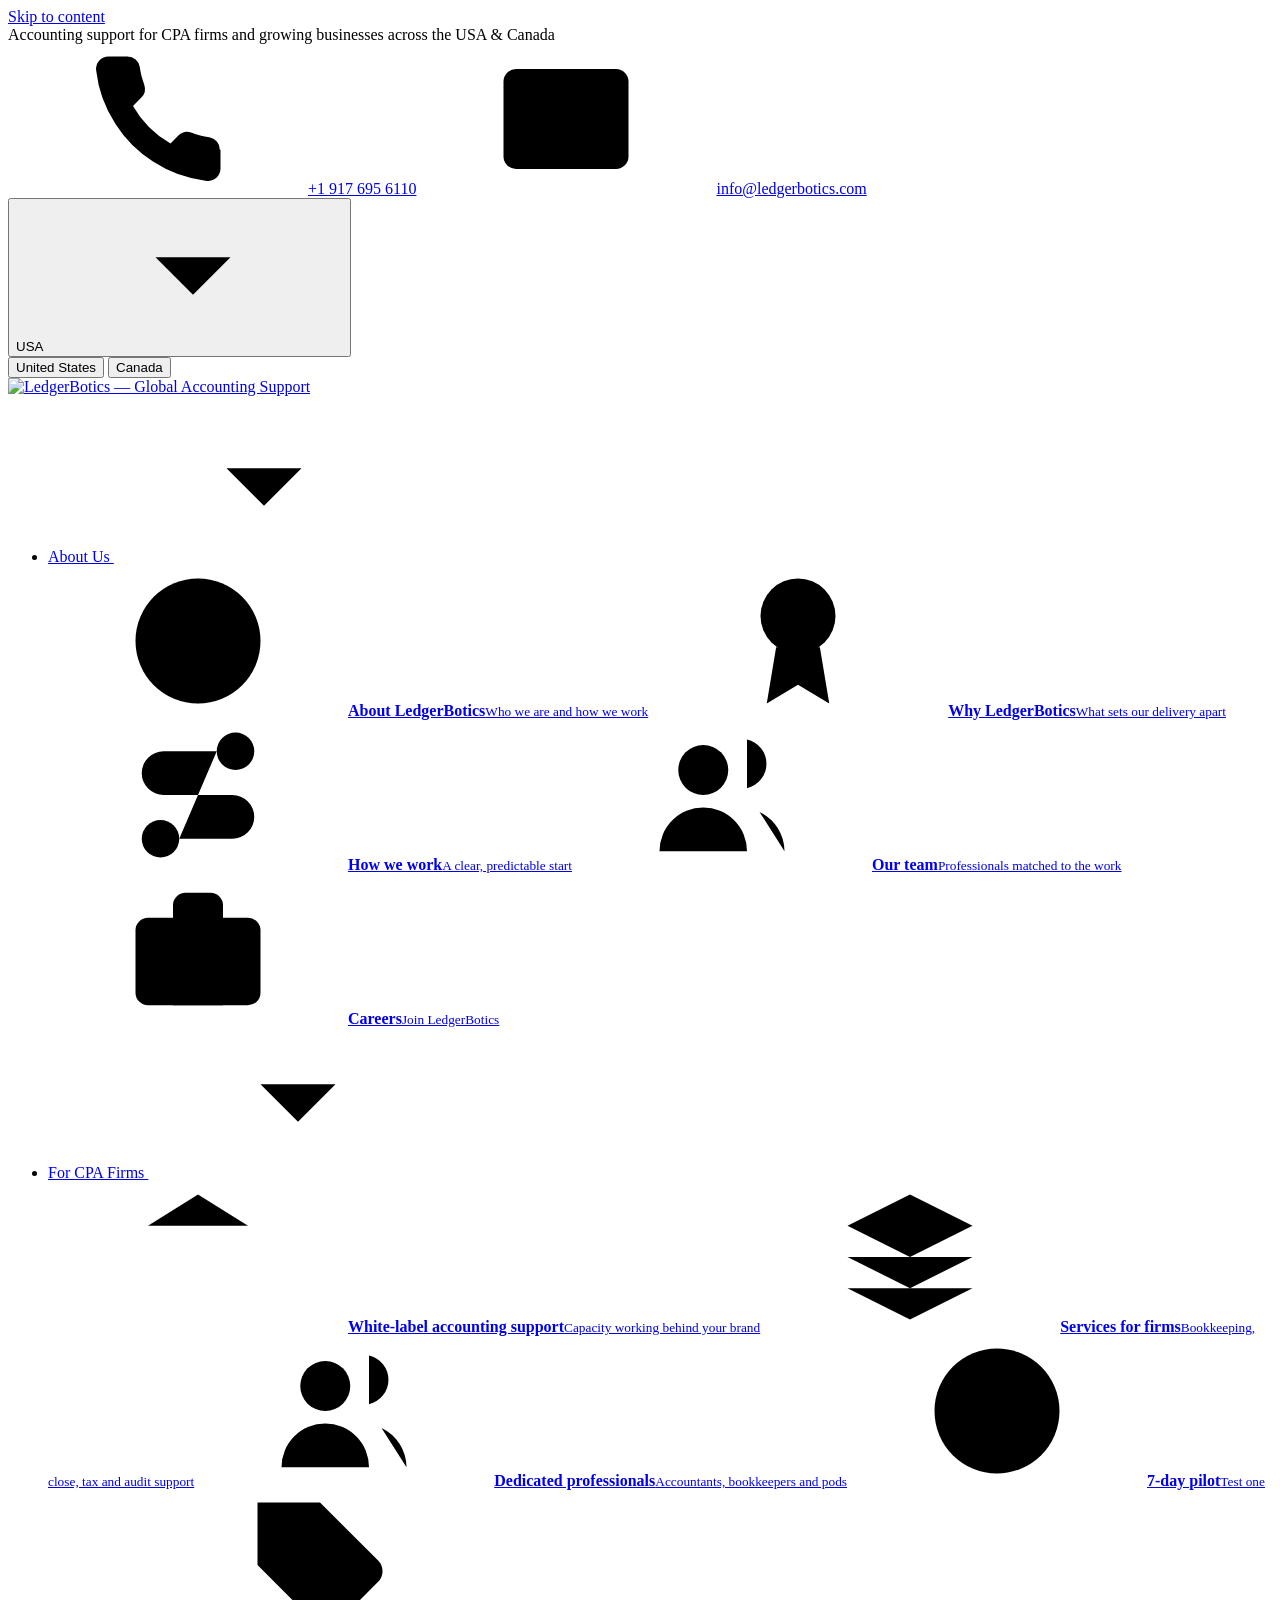
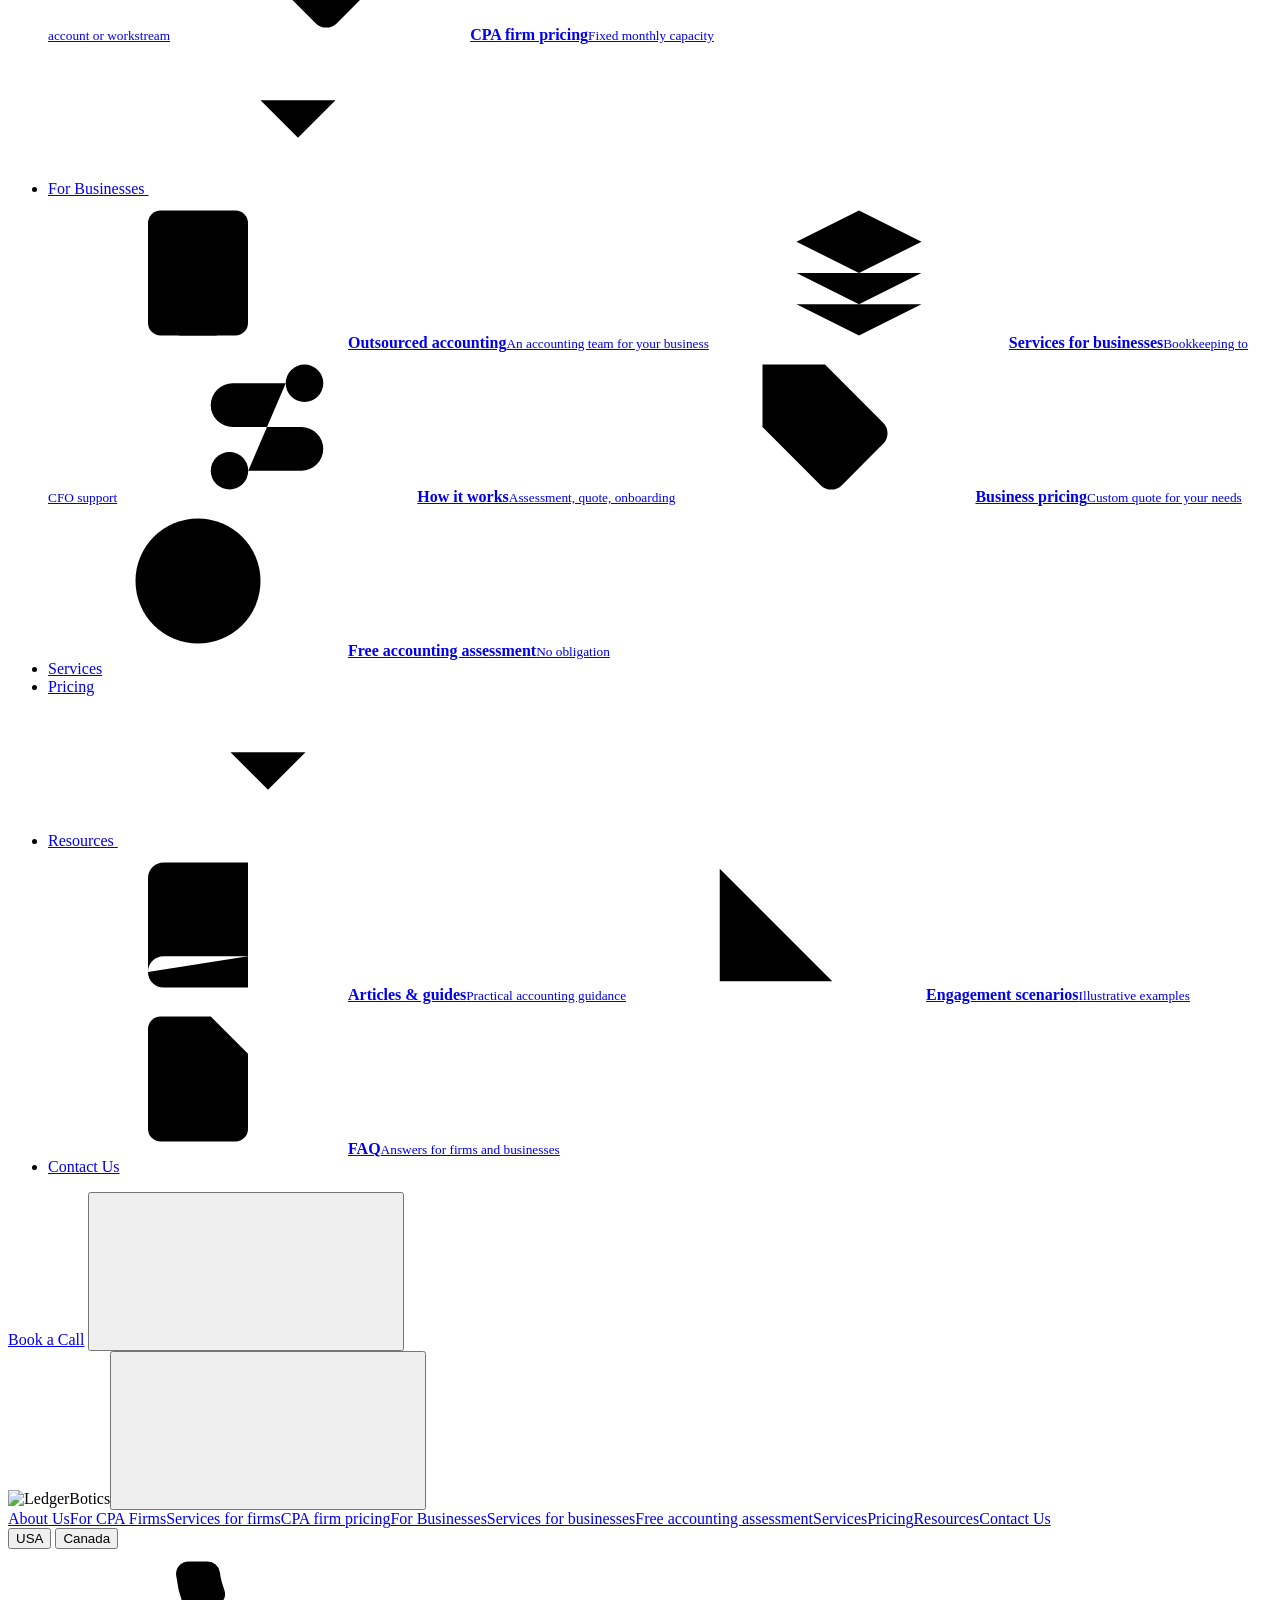
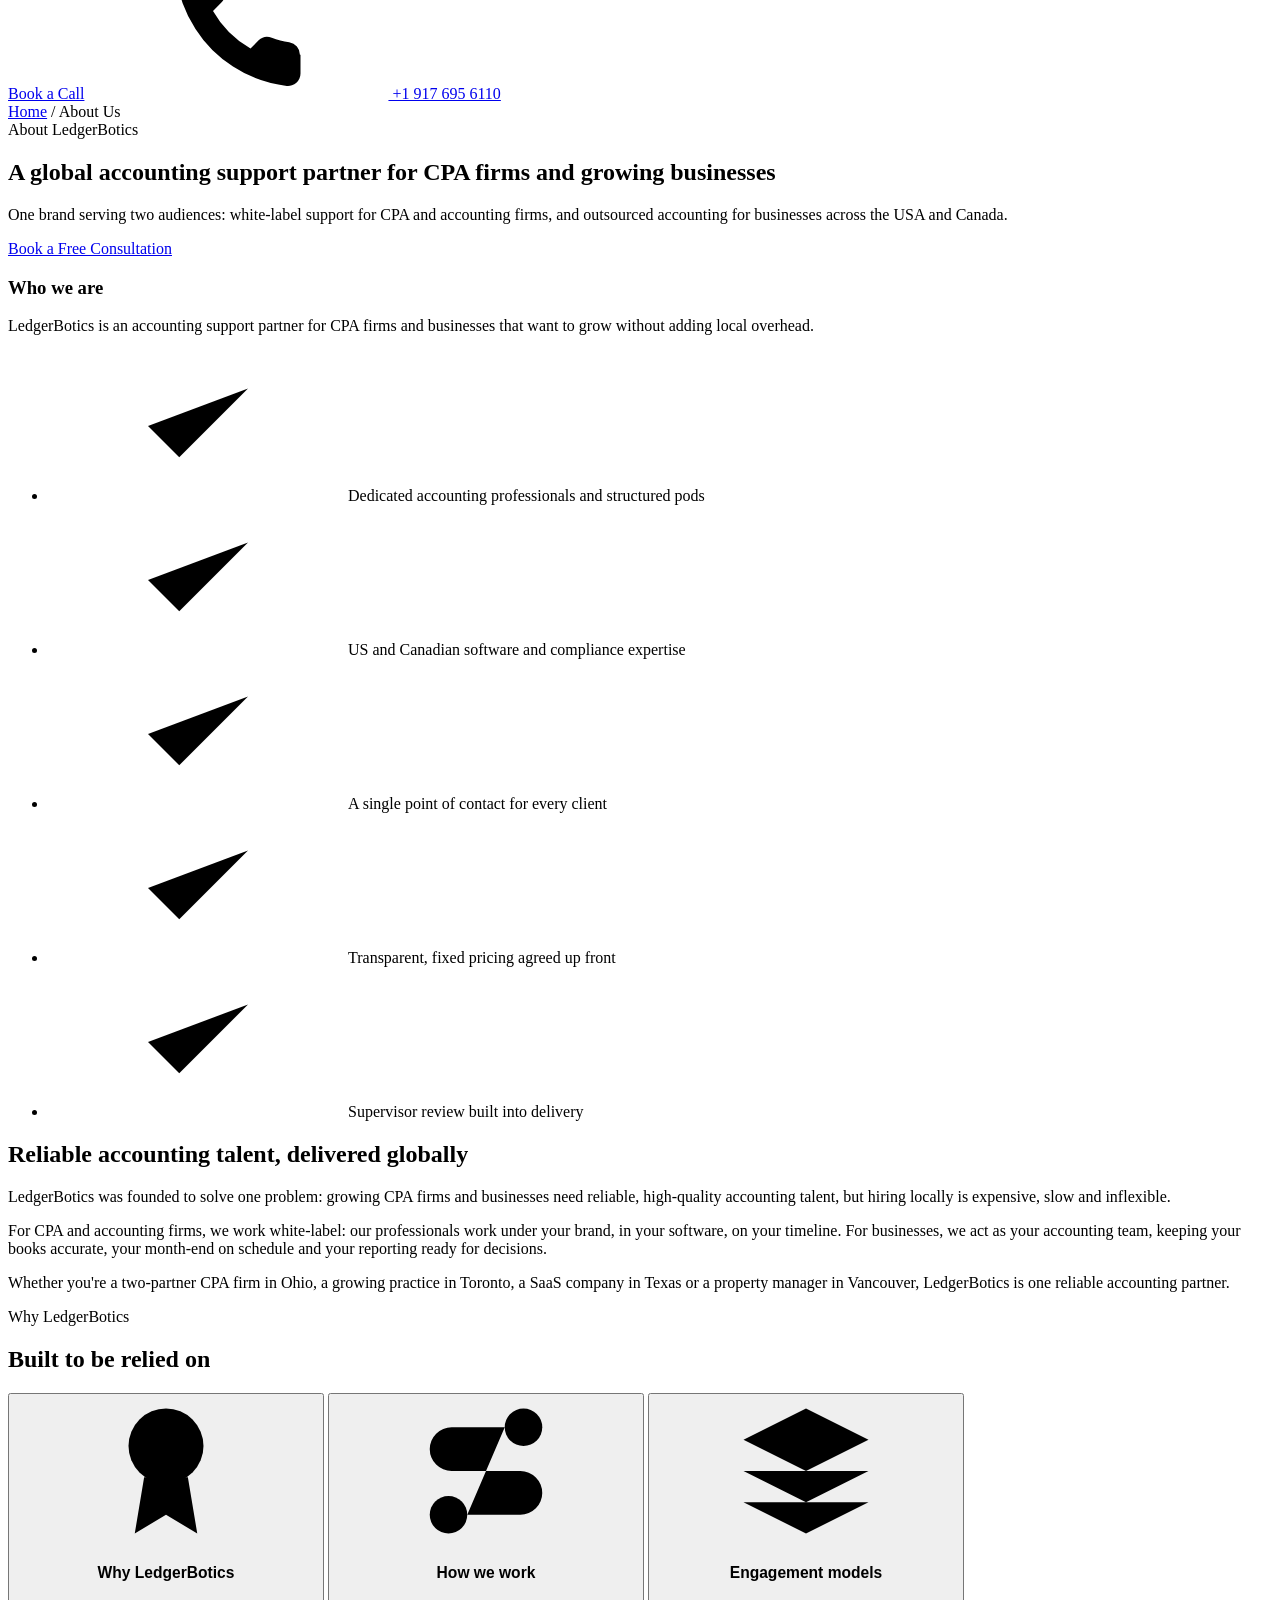
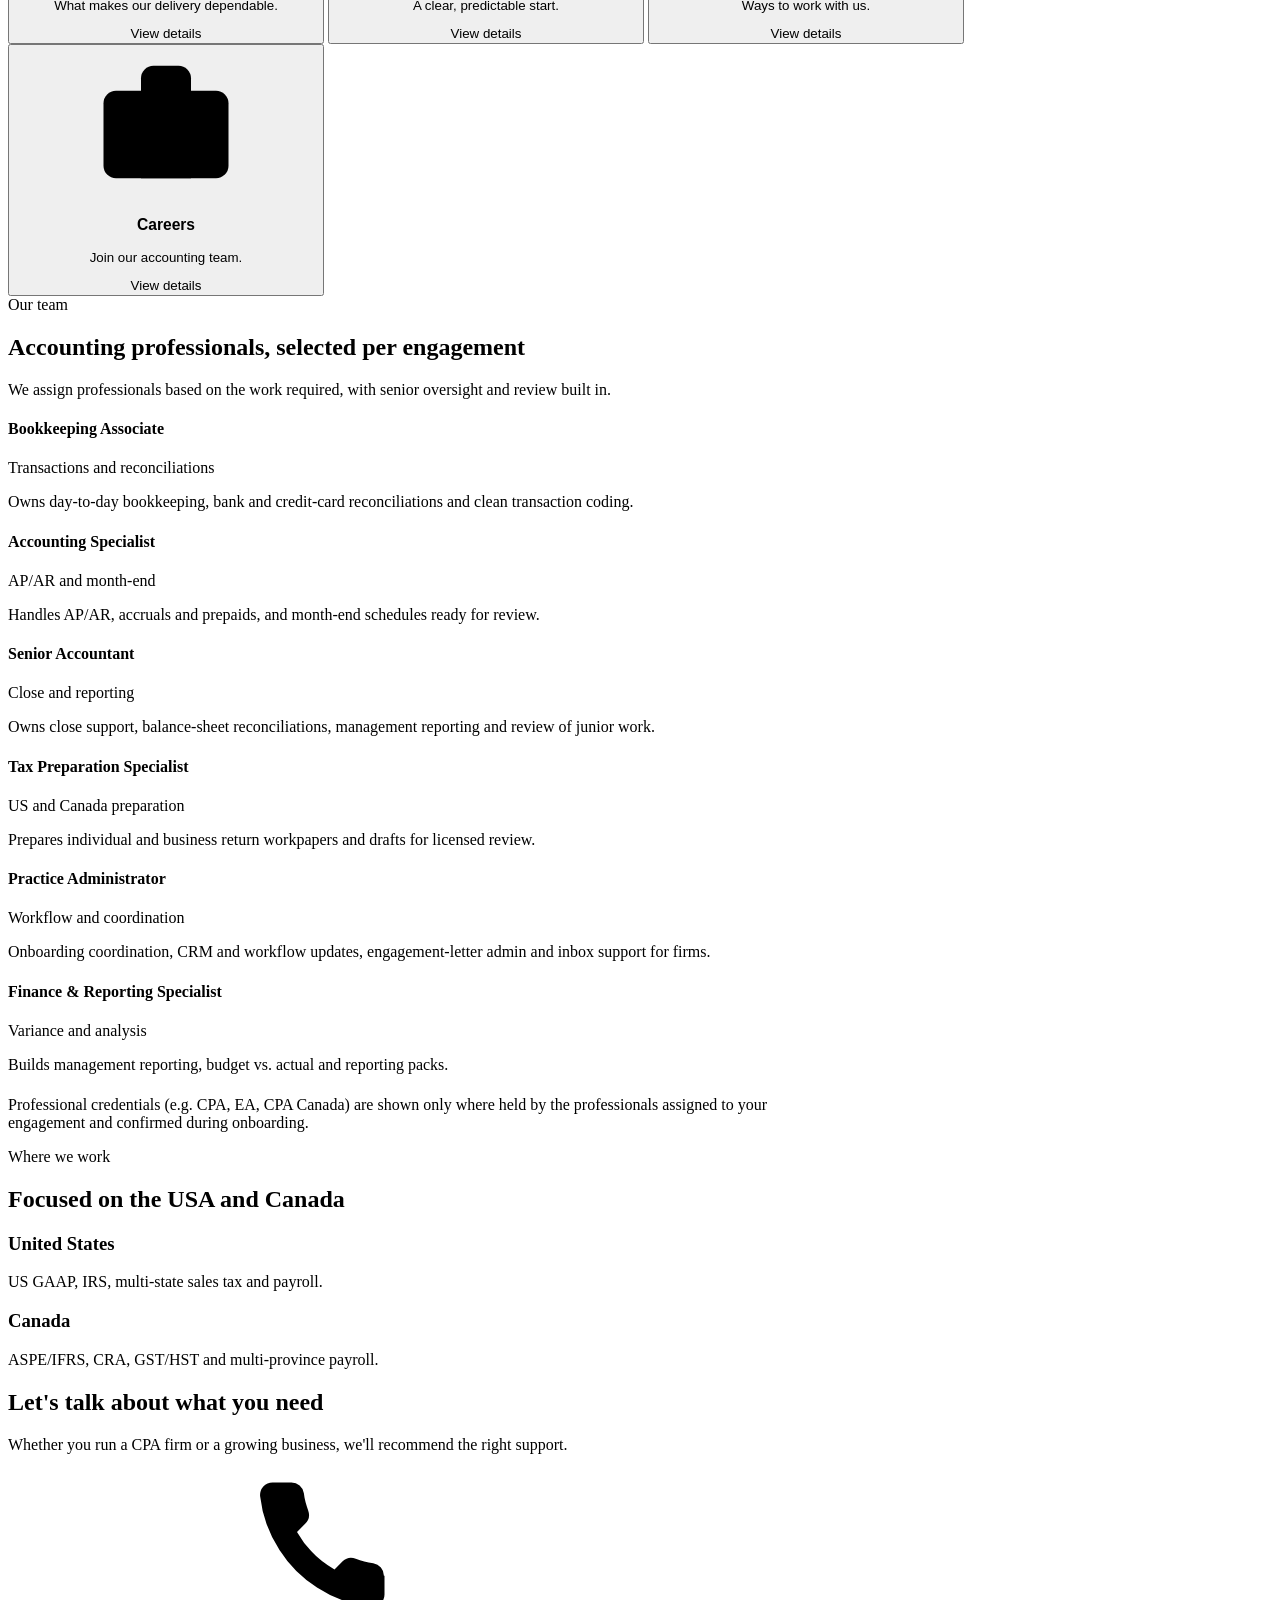
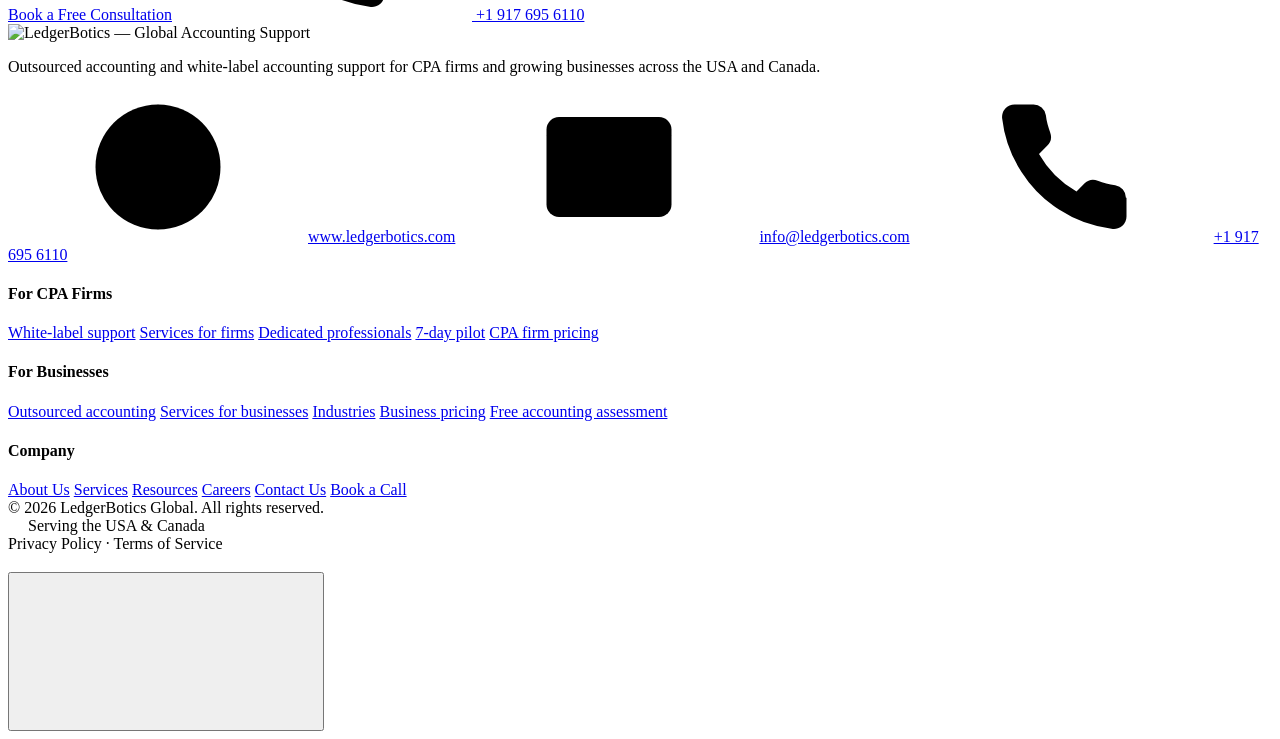
==== about.html @ daa3e596 "Add files via upload" ====
<!DOCTYPE html>
<html lang="en">
<head>
<meta charset="UTF-8">
<meta name="viewport" content="width=device-width, initial-scale=1, viewport-fit=cover">
<title>About LedgerBotics | Global Accounting Support</title>
<meta name="description" content="LedgerBotics is a global accounting support partner for CPA firms and growing businesses across the USA and Canada.">
<link rel="canonical" href="https://www.ledgerbotics.com/about.html">
<meta property="og:type" content="website">
<meta property="og:site_name" content="LedgerBotics">
<meta property="og:title" content="About LedgerBotics | Global Accounting Support">
<meta property="og:description" content="LedgerBotics is a global accounting support partner for CPA firms and growing businesses across the USA and Canada.">
<meta property="og:url" content="https://www.ledgerbotics.com/about.html">
<meta property="og:image" content="https://www.ledgerbotics.com/assets/img/ledgerbotics-logo-full.png">
<meta name="twitter:card" content="summary_large_image">
<meta name="theme-color" content="#06294F">
<link rel="icon" type="image/png" sizes="32x32" href="assets/img/ledgerbotics-icon-32.png">
<link rel="apple-touch-icon" href="assets/img/ledgerbotics-icon-180.png">
<link rel="preconnect" href="https://fonts.googleapis.com">
<link rel="preconnect" href="https://fonts.gstatic.com" crossorigin>
<link href="https://fonts.googleapis.com/css2?family=Archivo:wdth,wght@100..125,500..800&family=IBM+Plex+Sans:wght@400;500;600&display=swap" rel="stylesheet">
<link rel="stylesheet" href="assets/css/styles.css">
<script type="application/ld+json">{"@context": "https://schema.org", "@type": "ProfessionalService", "name": "LedgerBotics", "alternateName": "LedgerBotics Global", "slogan": "Global Accounting Support", "url": "https://www.ledgerbotics.com/", "logo": "https://www.ledgerbotics.com/assets/img/ledgerbotics-logo.png", "email": "info@ledgerbotics.com", "telephone": "+1 917 695 6110", "areaServed": [{"@type": "Country", "name": "United States"}, {"@type": "Country", "name": "Canada"}], "description": "Outsourced accounting and white-label accounting support for CPA firms and growing businesses across the USA and Canada."}</script>

</head>
<body data-page="about">
<a class="skip" href="#main">Skip to content</a>
<svg width="0" height="0" style="position:absolute" aria-hidden="true"><symbol id="i-check" viewBox="0 0 24 24"><path d="M20 6 9 17l-5-5"/></symbol><symbol id="i-plus" viewBox="0 0 24 24"><path d="M12 5v14M5 12h14"/></symbol><symbol id="i-x" viewBox="0 0 24 24"><path d="M18 6 6 18M6 6l12 12"/></symbol><symbol id="i-menu" viewBox="0 0 24 24"><path d="M4 6h16M4 12h16M4 18h16"/></symbol><symbol id="i-chevron" viewBox="0 0 24 24"><path d="m6 9 6 6 6-6"/></symbol><symbol id="i-arrow" viewBox="0 0 24 24"><path d="M5 12h14M13 6l6 6-6 6"/></symbol><symbol id="i-phone" viewBox="0 0 24 24"><path d="M22 16.9v3a2 2 0 0 1-2.2 2 19.8 19.8 0 0 1-8.6-3.1 19.5 19.5 0 0 1-6-6A19.8 19.8 0 0 1 2.1 4.2 2 2 0 0 1 4.1 2h3a2 2 0 0 1 2 1.7c.1 1 .4 1.9.7 2.8a2 2 0 0 1-.5 2.1L8 9.9a16 16 0 0 0 6 6l1.3-1.3a2 2 0 0 1 2.1-.4c.9.3 1.8.6 2.8.7a2 2 0 0 1 1.7 2z"/></symbol><symbol id="i-mail" viewBox="0 0 24 24"><rect x="2" y="4" width="20" height="16" rx="2"/><path d="m22 7-10 6L2 7"/></symbol><symbol id="i-globe" viewBox="0 0 24 24"><circle cx="12" cy="12" r="10"/><path d="M2 12h20M12 2a15 15 0 0 1 4 10 15 15 0 0 1-4 10 15 15 0 0 1-4-10 15 15 0 0 1 4-10z"/></symbol><symbol id="i-clock" viewBox="0 0 24 24"><circle cx="12" cy="12" r="10"/><path d="M12 6v6l4 2"/></symbol><symbol id="i-book" viewBox="0 0 24 24"><path d="M4 19.5A2.5 2.5 0 0 1 6.5 17H20V2H6.5A2.5 2.5 0 0 0 4 4.5v15z"/><path d="M4 19.5A2.5 2.5 0 0 0 6.5 22H20v-5"/></symbol><symbol id="i-scale" viewBox="0 0 24 24"><path d="m16 16 3-8 3 8c-.9.7-1.9 1-3 1s-2.1-.3-3-1Z"/><path d="m2 16 3-8 3 8c-.9.7-1.9 1-3 1s-2.1-.3-3-1Z"/><path d="M7 21h10M12 3v18M3 7h2c2 0 5-1 7-2 2 1 5 2 7 2h2"/></symbol><symbol id="i-calendar" viewBox="0 0 24 24"><rect x="3" y="4" width="18" height="18" rx="2"/><path d="M16 2v4M8 2v4M3 10h18"/></symbol><symbol id="i-receipt" viewBox="0 0 24 24"><path d="M4 2v20l2-1 2 1 2-1 2 1 2-1 2 1 2-1 2 1V2l-2 1-2-1-2 1-2-1-2 1-2-1-2 1Z"/><path d="M8 7h8M8 11h8M8 15h5"/></symbol><symbol id="i-wallet" viewBox="0 0 24 24"><path d="M3 5v14a2 2 0 0 0 2 2h16V7H5a2 2 0 0 1-2-2zm0 0a2 2 0 0 1 2-2h12v4"/><circle cx="16.5" cy="14" r="1"/></symbol><symbol id="i-file" viewBox="0 0 24 24"><path d="M14 2H6a2 2 0 0 0-2 2v16a2 2 0 0 0 2 2h12a2 2 0 0 0 2-2V8z"/><path d="M14 2v6h6M8 13h8M8 17h6"/></symbol><symbol id="i-search" viewBox="0 0 24 24"><circle cx="11" cy="11" r="8"/><path d="m21 21-4.3-4.3"/></symbol><symbol id="i-refresh" viewBox="0 0 24 24"><path d="M3 12a9 9 0 0 1 15-6.7L21 8M21 3v5h-5M21 12a9 9 0 0 1-15 6.7L3 16M8 16H3v5"/></symbol><symbol id="i-user" viewBox="0 0 24 24"><circle cx="12" cy="8" r="4"/><path d="M20 21a8 8 0 0 0-16 0"/></symbol><symbol id="i-users" viewBox="0 0 24 24"><circle cx="9" cy="8" r="4"/><path d="M2 21a7 7 0 0 1 14 0M16 3.1a4 4 0 0 1 0 7.8M22 21a7 7 0 0 0-4-6.3"/></symbol><symbol id="i-folder" viewBox="0 0 24 24"><path d="M4 20h16a2 2 0 0 0 2-2V8a2 2 0 0 0-2-2h-7.9a2 2 0 0 1-1.7-.9l-.8-1.2A2 2 0 0 0 7.9 3H4a2 2 0 0 0-2 2v13c0 1.1.9 2 2 2z"/></symbol><symbol id="i-grid" viewBox="0 0 24 24"><rect x="3" y="3" width="7" height="7" rx="1"/><rect x="14" y="3" width="7" height="7" rx="1"/><rect x="3" y="14" width="7" height="7" rx="1"/><rect x="14" y="14" width="7" height="7" rx="1"/></symbol><symbol id="i-check-circle" viewBox="0 0 24 24"><circle cx="12" cy="12" r="10"/><path d="m9 12 2 2 4-4"/></symbol><symbol id="i-shield" viewBox="0 0 24 24"><path d="M12 22s8-4 8-10V5l-8-3-8 3v7c0 6 8 10 8 10z"/><path d="m9 12 2 2 4-4"/></symbol><symbol id="i-percent" viewBox="0 0 24 24"><path d="M19 5 5 19"/><circle cx="6.5" cy="6.5" r="2.5"/><circle cx="17.5" cy="17.5" r="2.5"/></symbol><symbol id="i-trending" viewBox="0 0 24 24"><path d="M22 7 13.5 15.5l-5-5L2 17M16 7h6v6"/></symbol><symbol id="i-chart" viewBox="0 0 24 24"><path d="M3 3v18h18M7 16v-4M12 16V8M17 16v-7"/></symbol><symbol id="i-monitor" viewBox="0 0 24 24"><rect x="2" y="3" width="20" height="14" rx="2"/><path d="M8 21h8M12 17v4"/></symbol><symbol id="i-settings" viewBox="0 0 24 24"><path d="M4 21v-7M4 10V3M12 21v-9M12 8V3M20 21v-5M20 12V3M1 14h6M9 8h6M17 16h6"/></symbol><symbol id="i-compass" viewBox="0 0 24 24"><circle cx="12" cy="12" r="10"/><path d="m16.2 7.8-2.1 6.3-6.3 2.1 2.1-6.3z"/></symbol><symbol id="i-landmark" viewBox="0 0 24 24"><path d="M3 22h18M6 18v-7M10 18v-7M14 18v-7M18 18v-7M12 2l8 5H4z"/></symbol><symbol id="i-cloud" viewBox="0 0 24 24"><path d="M17.5 19H9a7 7 0 1 1 6.7-9h1.8a4.5 4.5 0 1 1 0 9z"/></symbol><symbol id="i-laptop" viewBox="0 0 24 24"><path d="M20 16V7a2 2 0 0 0-2-2H6a2 2 0 0 0-2 2v9m16 0H4m16 0 1.3 2.6a1 1 0 0 1-.9 1.4H3.6a1 1 0 0 1-.9-1.4L4 16"/></symbol><symbol id="i-cart" viewBox="0 0 24 24"><circle cx="8" cy="21" r="1"/><circle cx="19" cy="21" r="1"/><path d="M2 2h3l2.7 12.4a2 2 0 0 0 2 1.6h9.7a2 2 0 0 0 1.9-1.5L23 6H6"/></symbol><symbol id="i-building" viewBox="0 0 24 24"><rect x="4" y="2" width="16" height="20" rx="2"/><path d="M9 22v-4h6v4M8 6h.01M12 6h.01M16 6h.01M8 10h.01M12 10h.01M16 10h.01M8 14h.01M12 14h.01M16 14h.01"/></symbol><symbol id="i-heart" viewBox="0 0 24 24"><path d="M19 14c1.5-1.5 3-3.2 3-5.5A5.5 5.5 0 0 0 16.5 3c-1.8 0-3 .5-4.5 2-1.5-1.5-2.7-2-4.5-2A5.5 5.5 0 0 0 2 8.5c0 2.3 1.5 4 3 5.5l7 7z"/></symbol><symbol id="i-pulse" viewBox="0 0 24 24"><path d="M22 12h-4l-3 9L9 3l-3 9H2"/></symbol><symbol id="i-hammer" viewBox="0 0 24 24"><path d="M2 18h20M4 18v-2a8 8 0 0 1 16 0v2M10 8V5h4v3"/></symbol><symbol id="i-utensils" viewBox="0 0 24 24"><path d="M3 2v7c0 1.1.9 2 2 2h4a2 2 0 0 0 2-2V2M7 2v20M21 15V2a5 5 0 0 0-5 5v6c0 1.1.9 2 2 2h3zm0 0v7"/></symbol><symbol id="i-box" viewBox="0 0 24 24"><path d="M21 8a2 2 0 0 0-1-1.7l-7-4a2 2 0 0 0-2 0l-7 4A2 2 0 0 0 3 8v8a2 2 0 0 0 1 1.7l7 4a2 2 0 0 0 2 0l7-4a2 2 0 0 0 1-1.7z"/><path d="M3.3 7 12 12l8.7-5M12 22V12"/></symbol><symbol id="i-rocket" viewBox="0 0 24 24"><path d="M4.5 16.5c-1.5 1.3-2 5-2 5s3.7-.5 5-2c.7-.8.7-2.1-.1-2.9a2.2 2.2 0 0 0-2.9-.1zM12 15l-3-3a22 22 0 0 1 2-3.9A12.9 12.9 0 0 1 22 2c0 2.7-.8 7.5-6 11a22.4 22.4 0 0 1-4 2zM9 12H4s.6-3 2-4c1.6-1.1 5 0 5 0M12 15v5s3-.6 4-2c1.1-1.6 0-5 0-5"/></symbol><symbol id="i-award" viewBox="0 0 24 24"><circle cx="12" cy="8" r="6"/><path d="M15.5 13 17 22l-5-3-5 3 1.5-9"/></symbol><symbol id="i-route" viewBox="0 0 24 24"><circle cx="6" cy="19" r="3"/><circle cx="18" cy="5" r="3"/><path d="M9 19h8.5a3.5 3.5 0 0 0 0-7h-11a3.5 3.5 0 0 1 0-7H15"/></symbol><symbol id="i-layers" viewBox="0 0 24 24"><path d="m12 2 10 5-10 5L2 7zM2 17l10 5 10-5M2 12l10 5 10-5"/></symbol><symbol id="i-briefcase" viewBox="0 0 24 24"><rect x="2" y="7" width="20" height="14" rx="2"/><path d="M16 21V5a2 2 0 0 0-2-2h-4a2 2 0 0 0-2 2v16"/></symbol><symbol id="i-target" viewBox="0 0 24 24"><circle cx="12" cy="12" r="10"/><circle cx="12" cy="12" r="6"/><circle cx="12" cy="12" r="2"/></symbol><symbol id="i-tag" viewBox="0 0 24 24"><path d="M12 2H2v10l9.3 9.3a2.4 2.4 0 0 0 3.4 0l6.6-6.6a2.4 2.4 0 0 0 0-3.4z"/><path d="M7 7h.01"/></symbol><symbol id="i-expand" viewBox="0 0 24 24"><path d="M15 3h6v6M9 21H3v-6M21 3l-7 7M3 21l7-7"/></symbol><symbol id="i-lock" viewBox="0 0 24 24"><rect x="3" y="11" width="18" height="11" rx="2"/><path d="M7 11V7a5 5 0 0 1 10 0v4"/></symbol><symbol id="i-gavel" viewBox="0 0 24 24"><path d="m16 16 3-8 3 8c-.9.7-1.9 1-3 1s-2.1-.3-3-1Z"/><path d="m2 16 3-8 3 8c-.9.7-1.9 1-3 1s-2.1-.3-3-1Z"/><path d="M7 21h10M12 3v18M3 7h2c2 0 5-1 7-2 2 1 5 2 7 2h2"/></symbol><symbol id="i-hand" viewBox="0 0 24 24"><path d="M19 14c1.5-1.5 3-3.2 3-5.5A5.5 5.5 0 0 0 16.5 3c-1.8 0-3 .5-4.5 2-1.5-1.5-2.7-2-4.5-2A5.5 5.5 0 0 0 2 8.5c0 2.3 1.5 4 3 5.5l7 7z"/></symbol></svg>
<div class="topbar"><div class="container">
  <div class="tb-msg">Accounting support for CPA firms and growing businesses across the USA &amp; Canada</div>
  <div class="tb-links"><a href="tel:+19176956110"><svg class="ico" aria-hidden="true"><use href="#i-phone"></use></svg>+1 917 695 6110</a><a class="tb-mail" href="mailto:info@ledgerbotics.com"><svg class="ico" aria-hidden="true"><use href="#i-mail"></use></svg>info@ledgerbotics.com</a>
      <div class="country-pick">
        <button class="country-btn" id="countryBtn" type="button" aria-haspopup="true" aria-expanded="false" aria-label="Choose country">
          <span class="flag cb-flag" data-flag="us"></span><span class="cb-name">USA</span><svg class="ico caret" aria-hidden="true"><use href="#i-chevron"></use></svg>
        </button>
        <div class="country-menu" id="countryMenu" role="menu">
          <button type="button" role="menuitemradio" aria-checked="true" data-country="us"><span class="flag" data-flag="us"></span> United States</button>
          <button type="button" role="menuitemradio" aria-checked="false" data-country="ca"><span class="flag" data-flag="ca"></span> Canada</button>
        </div>
      </div>
  </div>
</div></div>
<header class="site-header">
  <div class="container nav">
    <a class="brand" href="index.html" aria-label="LedgerBotics home"><img src="assets/img/ledgerbotics-logo.png" alt="LedgerBotics — Global Accounting Support" width="900" height="174"></a>
    <nav aria-label="Main"><ul class="menu"><li><a href="about.html" aria-current="page" aria-haspopup="true">About Us <svg class="ico caret" aria-hidden="true"><use href="#i-chevron"></use></svg></a><div class="dropdown"><a href="about.html"><svg class="ico" aria-hidden="true"><use href="#i-globe"></use></svg><span><b>About LedgerBotics</b><small>Who we are and how we work</small></span></a><a href="about.html#why" data-svc="why-us"><svg class="ico" aria-hidden="true"><use href="#i-award"></use></svg><span><b>Why LedgerBotics</b><small>What sets our delivery apart</small></span></a><a href="about.html#why" data-svc="how-we-work"><svg class="ico" aria-hidden="true"><use href="#i-route"></use></svg><span><b>How we work</b><small>A clear, predictable start</small></span></a><a href="about.html#team"><svg class="ico" aria-hidden="true"><use href="#i-users"></use></svg><span><b>Our team</b><small>Professionals matched to the work</small></span></a><a href="about.html#why" data-svc="careers"><svg class="ico" aria-hidden="true"><use href="#i-briefcase"></use></svg><span><b>Careers</b><small>Join LedgerBotics</small></span></a></div></li><li><a href="for-cpa-firms.html" aria-haspopup="true">For CPA Firms <svg class="ico caret" aria-hidden="true"><use href="#i-chevron"></use></svg></a><div class="dropdown"><a href="for-cpa-firms.html"><svg class="ico" aria-hidden="true"><use href="#i-landmark"></use></svg><span><b>White-label accounting support</b><small>Capacity working behind your brand</small></span></a><a href="for-cpa-firms.html#services"><svg class="ico" aria-hidden="true"><use href="#i-layers"></use></svg><span><b>Services for firms</b><small>Bookkeeping, close, tax and audit support</small></span></a><a href="for-cpa-firms.html#roles"><svg class="ico" aria-hidden="true"><use href="#i-users"></use></svg><span><b>Dedicated professionals</b><small>Accountants, bookkeepers and pods</small></span></a><a href="for-cpa-firms.html#pilot"><svg class="ico" aria-hidden="true"><use href="#i-target"></use></svg><span><b>7-day pilot</b><small>Test one account or workstream</small></span></a><a href="pricing.html#cpa"><svg class="ico" aria-hidden="true"><use href="#i-tag"></use></svg><span><b>CPA firm pricing</b><small>Fixed monthly capacity</small></span></a></div></li><li><a href="for-businesses.html" aria-haspopup="true">For Businesses <svg class="ico caret" aria-hidden="true"><use href="#i-chevron"></use></svg></a><div class="dropdown"><a href="for-businesses.html"><svg class="ico" aria-hidden="true"><use href="#i-building"></use></svg><span><b>Outsourced accounting</b><small>An accounting team for your business</small></span></a><a href="for-businesses.html#services"><svg class="ico" aria-hidden="true"><use href="#i-layers"></use></svg><span><b>Services for businesses</b><small>Bookkeeping to CFO support</small></span></a><a href="for-businesses.html#how"><svg class="ico" aria-hidden="true"><use href="#i-route"></use></svg><span><b>How it works</b><small>Assessment, quote, onboarding</small></span></a><a href="pricing.html#business"><svg class="ico" aria-hidden="true"><use href="#i-tag"></use></svg><span><b>Business pricing</b><small>Custom quote for your needs</small></span></a><a href="contact.html?type=business&intent=assessment"><svg class="ico" aria-hidden="true"><use href="#i-check-circle"></use></svg><span><b>Free accounting assessment</b><small>No obligation</small></span></a></div></li><li><a href="services.html">Services</a></li><li><a href="pricing.html">Pricing</a></li><li><a href="resources.html" aria-haspopup="true">Resources <svg class="ico caret" aria-hidden="true"><use href="#i-chevron"></use></svg></a><div class="dropdown"><a href="resources.html#articles"><svg class="ico" aria-hidden="true"><use href="#i-book"></use></svg><span><b>Articles & guides</b><small>Practical accounting guidance</small></span></a><a href="resources.html#scenarios"><svg class="ico" aria-hidden="true"><use href="#i-chart"></use></svg><span><b>Engagement scenarios</b><small>Illustrative examples</small></span></a><a href="resources.html#faq"><svg class="ico" aria-hidden="true"><use href="#i-file"></use></svg><span><b>FAQ</b><small>Answers for firms and businesses</small></span></a></div></li><li><a href="contact.html">Contact Us</a></li></ul></nav>
    <div class="nav-right">
      <a class="btn btn-primary book-btn" href="contact.html?intent=consultation">Book a Call</a>
      <button class="hamburger" id="menuOpen" type="button" aria-label="Open menu" aria-expanded="false" aria-controls="drawer"><svg class="ico" aria-hidden="true"><use href="#i-menu"></use></svg></button>
    </div>
  </div>
</header>
<div class="drawer-backdrop" id="drawerBackdrop"></div>
<aside class="drawer" id="drawer" aria-label="Mobile menu" aria-hidden="true">
  <div class="drawer-head"><img src="assets/img/ledgerbotics-logo.png" alt="LedgerBotics" width="900" height="174"><button class="drawer-close" id="menuClose" type="button" aria-label="Close menu"><svg class="ico" aria-hidden="true"><use href="#i-x"></use></svg></button></div>
  <nav><a href="about.html" aria-current="page">About Us</a><a href="for-cpa-firms.html">For CPA Firms</a><a class="sub" href="for-cpa-firms.html#services">Services for firms</a><a class="sub" href="pricing.html#cpa">CPA firm pricing</a><a href="for-businesses.html">For Businesses</a><a class="sub" href="for-businesses.html#services">Services for businesses</a><a class="sub" href="contact.html?type=business&intent=assessment">Free accounting assessment</a><a href="services.html">Services</a><a href="pricing.html">Pricing</a><a href="resources.html">Resources</a><a href="contact.html">Contact Us</a></nav>
  <div class="drawer-country" role="group" aria-label="Country">
    <button type="button" data-country="us" aria-pressed="true"><span class="flag" data-flag="us"></span> USA</button>
    <button type="button" data-country="ca" aria-pressed="false"><span class="flag" data-flag="ca"></span> Canada</button>
  </div>
  <a class="btn btn-primary btn-block" href="contact.html?intent=consultation">Book a Call</a>
  <a class="btn btn-outline btn-block" style="margin-top:10px" href="tel:+19176956110"><svg class="ico" aria-hidden="true"><use href="#i-phone"></use></svg> +1 917 695 6110</a>
</aside>
<main id="main"><section class="page-hero"><div class="container">
  <div class="crumbs"><a href="index.html">Home</a> / About Us</div>
  <span class="label">About LedgerBotics</span><h1>A global accounting support partner for CPA firms and growing businesses</h1><p class="lead">One brand serving two audiences: white-label support for CPA and accounting firms, and outsourced accounting for businesses across the USA and Canada.</p>
  <div class="btn-row"><a class="btn btn-primary" href="contact.html?intent=consultation">Book a Free Consultation</a></div></div></section>
<section class="section"><div class="container about-grid">
  <div class="panel-ink">
    <h3>Who we are</h3>
    <p>LedgerBotics is an accounting support partner for CPA firms and businesses that want to grow without adding local overhead.</p>
    <ul class="checks">
      <li><svg class="ico" aria-hidden="true"><use href="#i-check"></use></svg>Dedicated accounting professionals and structured pods</li>
      <li><svg class="ico" aria-hidden="true"><use href="#i-check"></use></svg>US and Canadian software and compliance expertise</li>
      <li><svg class="ico" aria-hidden="true"><use href="#i-check"></use></svg>A single point of contact for every client</li>
      <li><svg class="ico" aria-hidden="true"><use href="#i-check"></use></svg>Transparent, fixed pricing agreed up front</li>
      <li><svg class="ico" aria-hidden="true"><use href="#i-check"></use></svg>Supervisor review built into delivery</li>
    </ul>
  </div>
  <div>
    <h2>Reliable accounting talent, delivered globally</h2>
    <p class="muted" style="margin-top:16px">LedgerBotics was founded to solve one problem: growing CPA firms and businesses need reliable, high-quality accounting talent, but hiring locally is expensive, slow and inflexible.</p>
    <p class="muted">For CPA and accounting firms, we work white-label: our professionals work under your brand, in your software, on your timeline. For businesses, we act as your accounting team, keeping your books accurate, your month-end on schedule and your reporting ready for decisions.</p>
    <p class="muted">Whether you're a two-partner CPA firm in Ohio, a growing practice in Toronto, a SaaS company in Texas or a property manager in Vancouver, LedgerBotics is one reliable accounting partner.</p>
  </div>
</div></section>

<section class="section bg-paper" id="why"><div class="container">
  <div class="sec-head"><span class="label">Why LedgerBotics</span><h2>Built to be relied on</h2></div>
  <div class="grid g4">
    <button type="button" class="card" data-svc="why-us"><div class="ic"><svg class="ico" aria-hidden="true"><use href="#i-award"></use></svg></div><h3>Why LedgerBotics</h3><p>What makes our delivery dependable.</p><span class="more">View details</span></button>
    <button type="button" class="card" data-svc="how-we-work"><div class="ic"><svg class="ico" aria-hidden="true"><use href="#i-route"></use></svg></div><h3>How we work</h3><p>A clear, predictable start.</p><span class="more">View details</span></button>
    <button type="button" class="card" data-svc="engagement"><div class="ic"><svg class="ico" aria-hidden="true"><use href="#i-layers"></use></svg></div><h3>Engagement models</h3><p>Ways to work with us.</p><span class="more">View details</span></button>
    <button type="button" class="card" data-svc="careers"><div class="ic"><svg class="ico" aria-hidden="true"><use href="#i-briefcase"></use></svg></div><h3>Careers</h3><p>Join our accounting team.</p><span class="more">View details</span></button>
  </div>
</div></section>

<section class="section" id="team"><div class="container">
  <div class="sec-head"><span class="label">Our team</span><h2>Accounting professionals, selected per engagement</h2><p>We assign professionals based on the work required, with senior oversight and review built in.</p></div>
  <div class="grid g3">
    <div class="team-card"><h4>Bookkeeping Associate</h4><div class="role">Transactions and reconciliations</div><p>Owns day-to-day bookkeeping, bank and credit-card reconciliations and clean transaction coding.</p></div>
    <div class="team-card"><h4>Accounting Specialist</h4><div class="role">AP/AR and month-end</div><p>Handles AP/AR, accruals and prepaids, and month-end schedules ready for review.</p></div>
    <div class="team-card"><h4>Senior Accountant</h4><div class="role">Close and reporting</div><p>Owns close support, balance-sheet reconciliations, management reporting and review of junior work.</p></div>
    <div class="team-card"><h4>Tax Preparation Specialist</h4><div class="role">US and Canada preparation</div><p>Prepares individual and business return workpapers and drafts for licensed review.</p></div>
    <div class="team-card"><h4>Practice Administrator</h4><div class="role">Workflow and coordination</div><p>Onboarding coordination, CRM and workflow updates, engagement-letter admin and inbox support for firms.</p></div>
    <div class="team-card"><h4>Finance &amp; Reporting Specialist</h4><div class="role">Variance and analysis</div><p>Builds management reporting, budget vs. actual and reporting packs.</p></div>
  </div>
  <p class="small muted" style="margin-top:22px;max-width:760px">Professional credentials (e.g. CPA, EA, CPA Canada) are shown only where held by the professionals assigned to your engagement and confirmed during onboarding.</p>
</div></section>

<section class="section bg-paper"><div class="container">
  <div class="sec-head"><span class="label">Where we work</span><h2>Focused on the USA and Canada</h2></div>
  <div class="grid g2" style="max-width:820px">
    <div class="card"><span data-flag="us" class="flag flag-lg"></span><h3>United States</h3><p>US GAAP, IRS, multi-state sales tax and payroll.</p></div>
    <div class="card"><span data-flag="ca" class="flag flag-lg"></span><h3>Canada</h3><p>ASPE/IFRS, CRA, GST/HST and multi-province payroll.</p></div>
  </div>
</div></section>
<section class="cta-band"><div class="container">
  <div><h2>Let's talk about what you need</h2><p>Whether you run a CPA firm or a growing business, we'll recommend the right support.</p></div>
  <div class="btn-row"><a class="btn btn-light" href="contact.html?intent=consultation">Book a Free Consultation</a><a class="btn btn-ghost-light" href="tel:+19176956110"><svg class="ico" aria-hidden="true"><use href="#i-phone"></use></svg> +1 917 695 6110</a></div>
</div></section></main>
<footer class="site-footer">
  <div class="container">
    <div class="foot-grid">
      <div class="foot-brand">
        <img src="assets/img/ledgerbotics-logo-white.png" alt="LedgerBotics — Global Accounting Support" width="900" height="174" loading="lazy">
        <p>Outsourced accounting and white-label accounting support for CPA firms and growing businesses across the USA and Canada.</p>
        <div class="foot-contact">
          <a href="https://www.ledgerbotics.com"><svg class="ico" aria-hidden="true"><use href="#i-globe"></use></svg>www.ledgerbotics.com</a>
          <a href="mailto:info@ledgerbotics.com"><svg class="ico" aria-hidden="true"><use href="#i-mail"></use></svg>info@ledgerbotics.com</a>
          <a href="tel:+19176956110"><svg class="ico" aria-hidden="true"><use href="#i-phone"></use></svg>+1 917 695 6110</a>
        </div>
      </div>
      <nav aria-label="For CPA firms"><h4>For CPA Firms</h4>
        <a href="for-cpa-firms.html">White-label support</a>
        <a href="for-cpa-firms.html#services">Services for firms</a>
        <a href="for-cpa-firms.html#roles">Dedicated professionals</a>
        <a href="for-cpa-firms.html#pilot">7-day pilot</a>
        <a href="pricing.html#cpa">CPA firm pricing</a>
      </nav>
      <nav aria-label="For businesses"><h4>For Businesses</h4>
        <a href="for-businesses.html">Outsourced accounting</a>
        <a href="for-businesses.html#services">Services for businesses</a>
        <a href="for-businesses.html#industries">Industries</a>
        <a href="pricing.html#business">Business pricing</a>
        <a href="contact.html?type=business&amp;intent=assessment">Free accounting assessment</a>
      </nav>
      <nav aria-label="Company"><h4>Company</h4>
        <a href="about.html">About Us</a>
        <a href="services.html">Services</a>
        <a href="resources.html">Resources</a>
        <a href="about.html#why" data-svc="careers">Careers</a>
        <a href="contact.html">Contact Us</a>
        <a href="contact.html?intent=consultation">Book a Call</a>
      </nav>
    </div>
    <div class="foot-bottom">
      <div>© <span id="year">2026</span> LedgerBotics Global. All rights reserved.</div>
      <div style="display:flex;gap:10px;align-items:center"><span class="flag" data-flag="us"></span><span class="flag" data-flag="ca"></span><span>Serving the USA &amp; Canada</span></div>
      <div>Privacy Policy · Terms of Service</div>
    </div>
  </div>
</footer>
<div class="modal-bg" id="modalBg" role="dialog" aria-modal="true" aria-labelledby="mTitle">
  <div class="modal">
    <div class="modal-head"><div class="ic" id="mIc"></div><div><h3 id="mTitle"></h3><p id="mSub"></p></div>
      <button class="modal-close" id="mClose" type="button" aria-label="Close"><svg class="ico" aria-hidden="true"><use href="#i-x"></use></svg></button></div>
    <div class="modal-body" id="mBody"></div>
  </div>
</div>
<script src="assets/js/data.js"></script>
<script src="assets/js/site.js"></script>
</body>
</html>
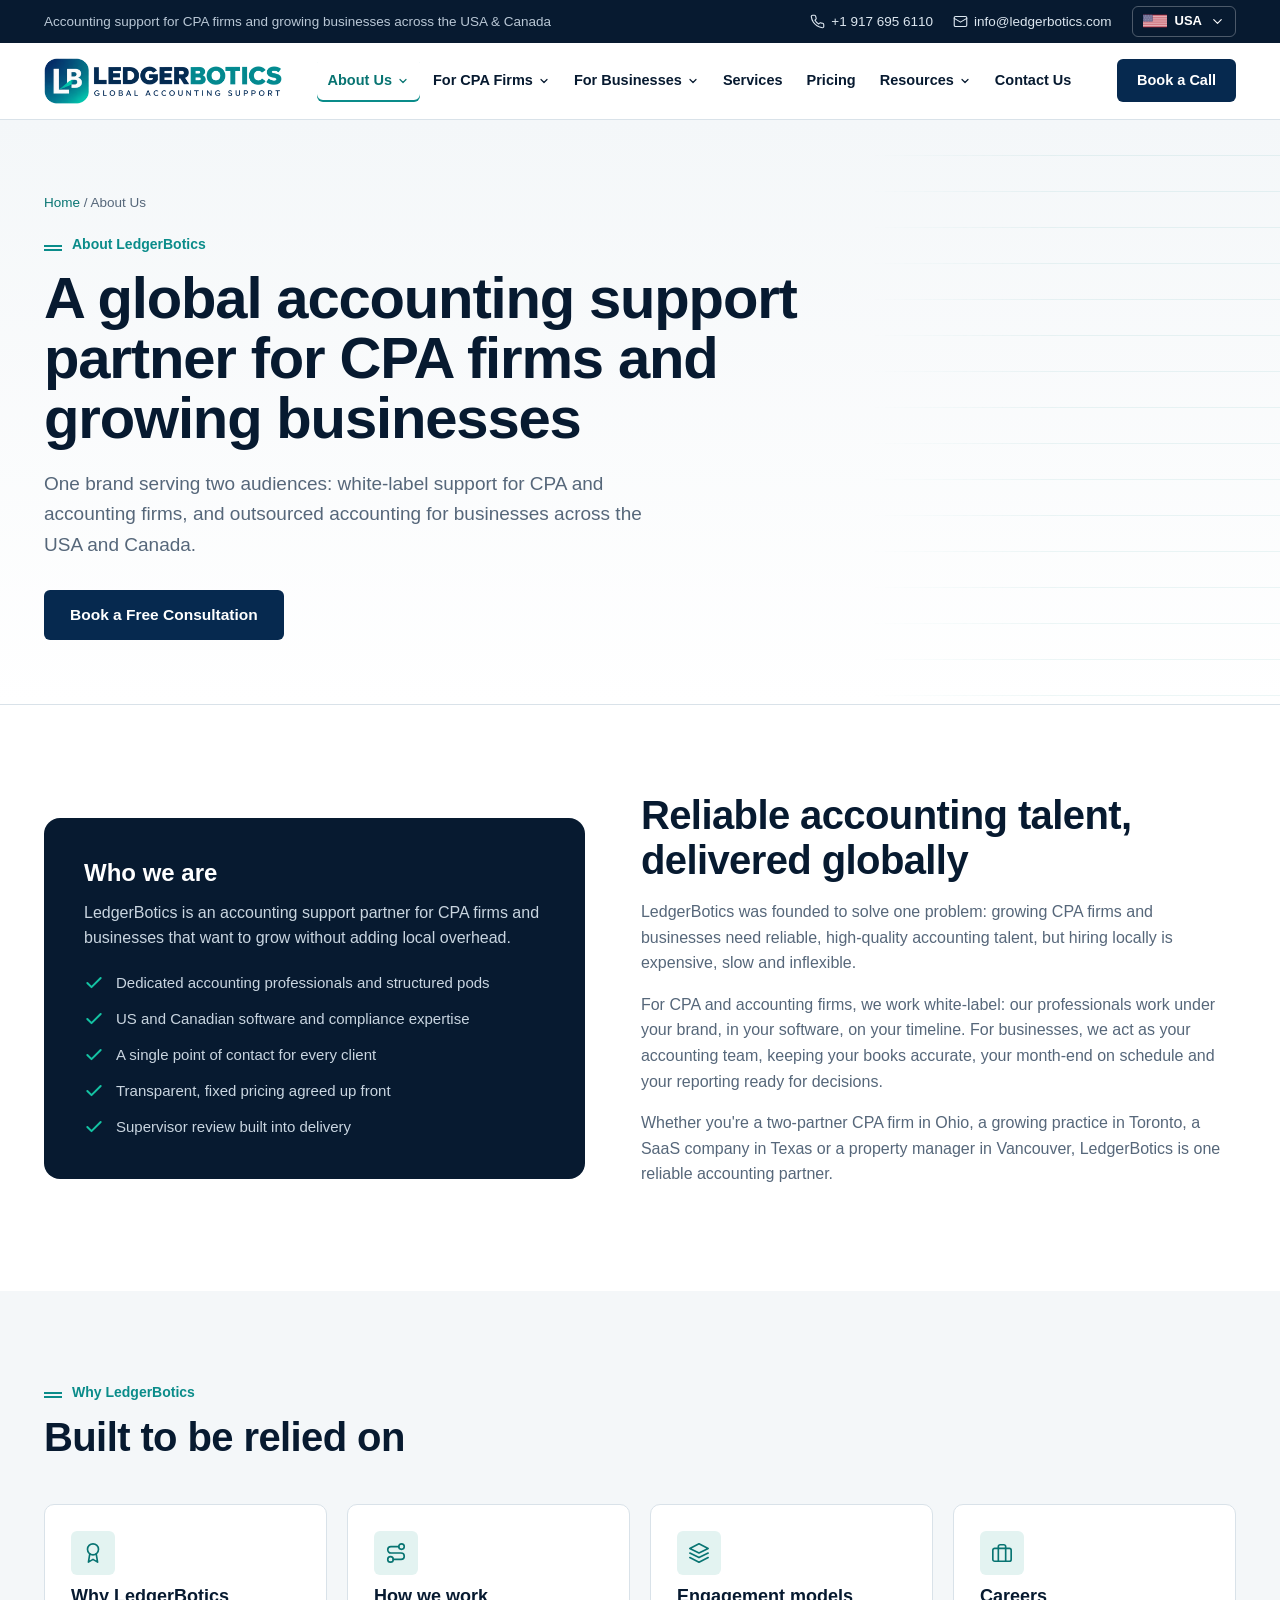
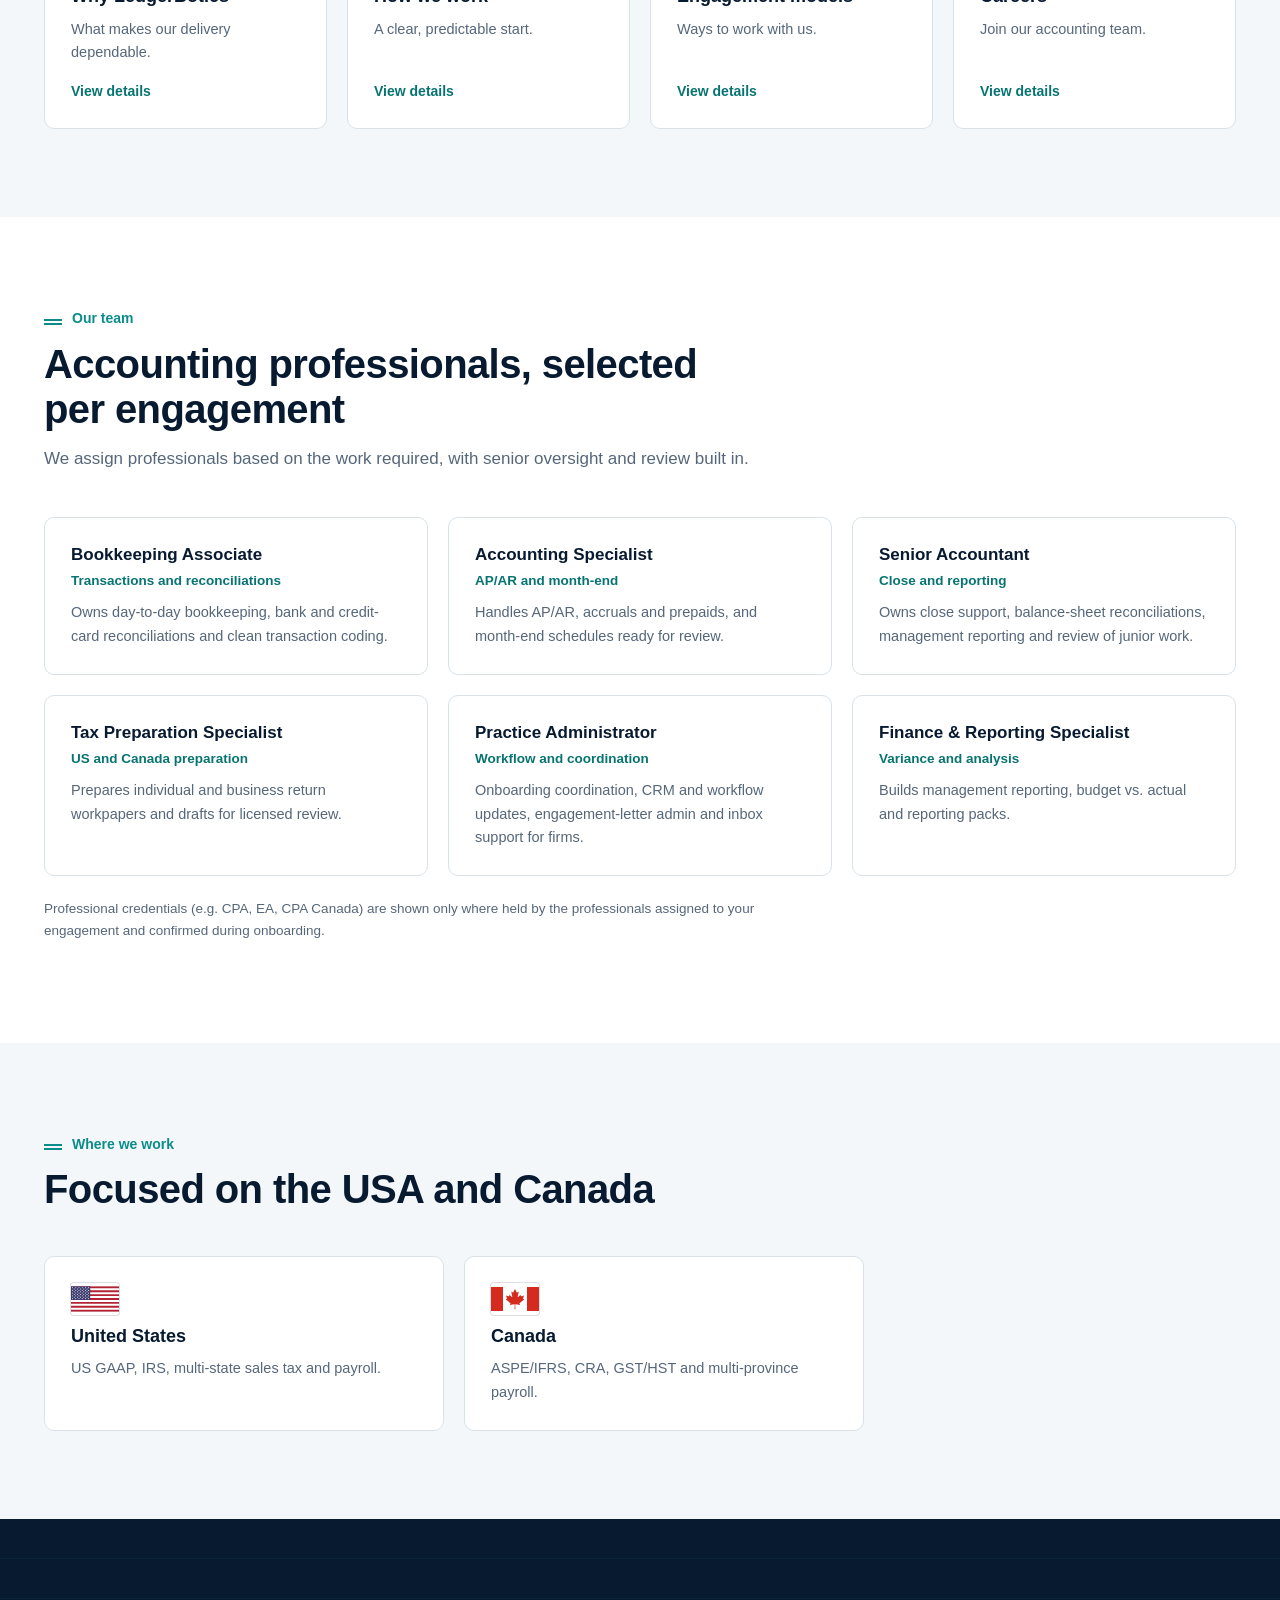
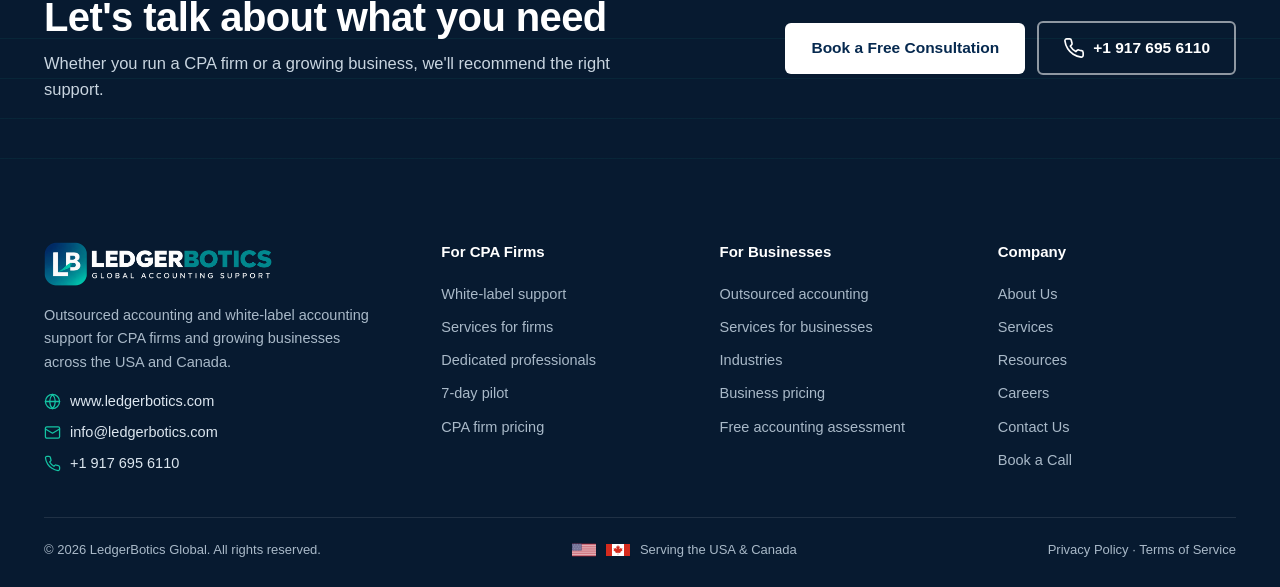
==== commit e4a09665: "Rename about/index.html to about.html" ====
--- a/about.html
+++ b/about.html
@@ -171,4 +171,4 @@
 <script src="assets/js/data.js"></script>
 <script src="assets/js/site.js"></script>
 </body>
-</html>+</html>
--- a/assets/css/styles.css
+++ b/assets/css/styles.css
@@ -0,0 +1,516 @@
+/* LedgerBotics — Global Accounting Support
+   Shared stylesheet for all pages. */
+:root{
+  --navy:#06294F;
+  --navy-2:#0D3B66;
+  --ink:#071A30;
+  --teal:#0A8C8A;
+  --teal-2:#087472;
+  --mint:#14C3A3;
+  --paper:#F4F7F9;
+  --paper-2:#EAF1F4;
+  --teal-wash:#E3F3F1;
+  --line:#D9E2E9;
+  --line-2:#C7D3DC;
+  --text:#1B2B3D;
+  --muted:#56677A;
+  --amber:#C98A12;
+  --danger:#B3261E;
+  --r-sm:6px; --r-md:10px; --r-lg:16px;
+  --font-display:'Archivo','Arial Narrow',Arial,sans-serif;
+  --font-body:'IBM Plex Sans','Segoe UI',Roboto,Helvetica,Arial,sans-serif;
+  --shadow:0 1px 2px rgba(6,41,79,.06),0 8px 24px rgba(6,41,79,.07);
+  --shadow-lg:0 18px 48px rgba(6,41,79,.16);
+  --header-h:76px;
+}
+*,*::before,*::after{box-sizing:border-box}
+html{scroll-behavior:smooth;-webkit-text-size-adjust:100%}
+@media (prefers-reduced-motion:reduce){html{scroll-behavior:auto}*{animation:none!important;transition:none!important}}
+body{margin:0;font-family:var(--font-body);font-size:16px;line-height:1.6;color:var(--text);background:#fff;-webkit-font-smoothing:antialiased}
+img,svg{max-width:100%;display:block}
+a{color:inherit;text-decoration:none}
+button{font:inherit}
+:focus-visible{outline:3px solid var(--mint);outline-offset:2px;border-radius:4px}
+.container{max-width:1240px;margin:0 auto;padding:0 24px}
+.narrow{max-width:760px}
+.sr-only{position:absolute;width:1px;height:1px;padding:0;margin:-1px;overflow:hidden;clip:rect(0,0,0,0);border:0}
+.skip{position:absolute;left:-999px;top:8px;background:var(--navy);color:#fff;padding:10px 16px;z-index:999;border-radius:var(--r-sm)}
+.skip:focus{left:8px}
+
+/* ---------- Type ---------- */
+h1,h2,h3,h4{font-family:var(--font-display);color:var(--ink);font-stretch:112%;margin:0}
+h1{font-size:clamp(34px,5.2vw,58px);line-height:1.04;font-weight:800;letter-spacing:-.02em}
+h2{font-size:clamp(27px,3.4vw,40px);line-height:1.12;font-weight:750;letter-spacing:-.015em}
+h3{font-size:20px;line-height:1.25;font-weight:700}
+h4{font-size:17px;line-height:1.3;font-weight:700}
+p{margin:0 0 1em}
+.lead{font-size:clamp(17px,1.6vw,19px);color:var(--muted);max-width:640px}
+.label{display:inline-block;font-family:var(--font-body);font-weight:600;font-size:14px;color:var(--teal);margin-bottom:12px}
+.label::before{content:"";display:inline-block;width:18px;height:2px;background:var(--teal);vertical-align:middle;margin-right:10px;box-shadow:0 4px 0 var(--teal)}
+.muted{color:var(--muted)}
+.small{font-size:13.5px}
+
+/* ---------- Buttons ---------- */
+.btn{display:inline-flex;align-items:center;justify-content:center;gap:8px;padding:14px 24px;border-radius:var(--r-sm);font-weight:600;font-size:15.5px;border:2px solid transparent;cursor:pointer;transition:background .2s,color .2s,border-color .2s;line-height:1.2;text-align:center}
+.btn-primary{background:var(--navy);color:#fff}
+.btn-primary:hover{background:var(--teal-2)}
+.btn-teal{background:var(--teal);color:#fff}
+.btn-teal:hover{background:var(--navy)}
+.btn-outline{border-color:var(--navy);color:var(--navy);background:#fff}
+.btn-outline:hover{background:var(--navy);color:#fff}
+.btn-light{background:#fff;color:var(--navy)}
+.btn-light:hover{background:var(--teal-wash)}
+.btn-ghost-light{border-color:rgba(255,255,255,.55);color:#fff}
+.btn-ghost-light:hover{background:rgba(255,255,255,.1)}
+.btn-block{width:100%}
+.btn[disabled]{opacity:.65;cursor:progress}
+.text-link{color:var(--teal-2);font-weight:600;border-bottom:1px solid currentColor}
+.text-link:hover{color:var(--navy)}
+.btn-row{display:flex;flex-wrap:wrap;gap:12px;align-items:center}
+
+/* ---------- Icons & flags ---------- */
+.ico{width:22px;height:22px;stroke:currentColor;fill:none;stroke-width:1.8;stroke-linecap:round;stroke-linejoin:round;flex:0 0 auto}
+.flag{width:24px;height:16px;border-radius:2px;box-shadow:0 0 0 1px rgba(7,26,48,.14);flex:0 0 auto;overflow:hidden}
+.flag svg{width:100%;height:100%}
+.flag-lg{width:48px;height:32px;border-radius:3px}
+
+/* ---------- Topbar ---------- */
+.topbar{background:var(--ink);color:#B9C7D5;font-size:13.5px}
+.topbar .container{display:flex;justify-content:space-between;align-items:center;gap:16px;min-height:38px;padding-top:6px;padding-bottom:6px}
+.topbar a{color:#DCE6EF;display:inline-flex;align-items:center;gap:6px}
+.topbar a:hover{color:#fff}
+.topbar .tb-links{display:flex;gap:20px;align-items:center}
+.topbar .country-btn{background:transparent;border-color:rgba(255,255,255,.28);color:#fff;padding:4px 10px;font-size:13px}
+.topbar .country-btn:hover{border-color:var(--mint)}
+.topbar .country-menu button{font-size:14px}
+.topbar .ico{width:15px;height:15px}
+
+/* ---------- Header / Nav ---------- */
+.site-header{position:sticky;top:0;z-index:60;background:rgba(255,255,255,.97);backdrop-filter:saturate(1.4) blur(8px);border-bottom:1px solid var(--line)}
+.nav{display:flex;align-items:center;justify-content:space-between;gap:18px;height:var(--header-h)}
+.brand{display:flex;align-items:center;flex:0 0 auto}
+.brand img{height:46px;width:auto}
+.menu{display:flex;align-items:center;gap:2px;margin:0;padding:0;list-style:none}
+.menu>li{position:relative}
+.menu>li>a,.menu>li>button{display:flex;align-items:center;gap:5px;padding:10px 11px;font-weight:600;font-size:14.5px;color:var(--ink);background:none;border:0;cursor:pointer;border-radius:var(--r-sm);white-space:nowrap}
+.menu>li>a:hover,.menu>li>button:hover,.menu>li:focus-within>button{color:var(--teal-2)}
+.menu>li>a[aria-current="page"]{color:var(--teal-2);box-shadow:inset 0 -2px 0 var(--teal)}
+.menu .caret{width:12px;height:12px;stroke-width:2.4;transition:transform .2s}
+.menu>li:hover .caret,.menu>li:focus-within .caret{transform:rotate(180deg)}
+.dropdown{position:absolute;top:100%;left:50%;transform:translateX(-50%);min-width:280px;background:#fff;border:1px solid var(--line);border-radius:var(--r-md);box-shadow:var(--shadow-lg);padding:10px;opacity:0;visibility:hidden;transition:opacity .15s,visibility .15s;z-index:70}
+.menu>li:hover>.dropdown,.menu>li:focus-within>.dropdown{opacity:1;visibility:visible}
+.dropdown a{display:flex;gap:12px;align-items:flex-start;padding:10px 12px;border-radius:var(--r-sm)}
+.dropdown a:hover,.dropdown a:focus-visible{background:var(--paper)}
+.dropdown a .ico{color:var(--teal);margin-top:2px}
+.dropdown b{display:block;font-size:14.5px;color:var(--ink)}
+.dropdown small{display:block;color:var(--muted);font-size:12.5px;line-height:1.4}
+.dropdown.wide{min-width:620px;display:grid;grid-template-columns:1fr 1fr;gap:4px 10px}
+.dropdown .dd-head{grid-column:span 1;font-size:12.5px;font-weight:600;color:var(--muted);padding:8px 12px 2px}
+.nav-right{display:flex;align-items:center;gap:10px}
+.country-pick{position:relative}
+.country-btn{display:flex;align-items:center;gap:8px;background:#fff;border:1px solid var(--line-2);border-radius:var(--r-sm);padding:8px 11px;font-weight:600;font-size:14px;cursor:pointer;color:var(--ink)}
+.country-btn:hover{border-color:var(--teal)}
+.country-menu{position:absolute;right:0;top:calc(100% + 6px);background:#fff;border:1px solid var(--line);border-radius:var(--r-md);box-shadow:var(--shadow-lg);padding:6px;min-width:190px;display:none;z-index:80}
+.country-menu.open{display:block}
+.country-menu button{display:flex;align-items:center;gap:10px;width:100%;padding:10px 12px;border:0;background:none;border-radius:var(--r-sm);cursor:pointer;font-weight:600;font-size:14px;color:var(--ink);text-align:left}
+.country-menu button:hover{background:var(--paper)}
+.country-menu button[aria-checked="true"]{background:var(--teal-wash);color:var(--navy)}
+.book-btn{padding:11px 18px;font-size:14.5px;white-space:nowrap}
+.hamburger{display:none;width:44px;height:44px;border:1px solid var(--line-2);border-radius:var(--r-sm);background:#fff;cursor:pointer;align-items:center;justify-content:center;color:var(--ink)}
+.hamburger .ico{width:24px;height:24px}
+
+/* Mobile drawer */
+.drawer-backdrop{position:fixed;inset:0;background:rgba(7,26,48,.45);z-index:110;opacity:0;visibility:hidden;transition:.25s}
+.drawer{position:fixed;top:0;right:0;bottom:0;width:min(360px,88vw);background:#fff;z-index:120;transform:translateX(100%);transition:transform .28s ease;display:flex;flex-direction:column;overflow-y:auto;padding:18px 20px 28px}
+body.drawer-open .drawer{transform:none}
+body.drawer-open .drawer-backdrop{opacity:1;visibility:visible}
+body.drawer-open{overflow:hidden}
+.drawer-head{display:flex;justify-content:space-between;align-items:center;margin-bottom:10px}
+.drawer-head img{height:36px;width:auto}
+.drawer-close{width:42px;height:42px;border:1px solid var(--line);border-radius:50%;background:var(--paper);cursor:pointer;display:flex;align-items:center;justify-content:center}
+.drawer nav a{display:block;padding:13px 4px;font-weight:600;font-size:16.5px;border-bottom:1px solid var(--line);color:var(--ink)}
+.drawer nav a[aria-current="page"]{color:var(--teal-2)}
+.drawer nav a.sub{font-weight:500;font-size:15px;padding:9px 4px 9px 16px;color:var(--muted);border-bottom:0}
+.drawer .drawer-country{display:flex;gap:8px;margin:18px 0 12px}
+.drawer .drawer-country button{flex:1;display:flex;align-items:center;justify-content:center;gap:8px;padding:11px;border:1.5px solid var(--line-2);border-radius:var(--r-sm);background:#fff;font-weight:600;cursor:pointer}
+.drawer .drawer-country button[aria-pressed="true"]{border-color:var(--navy);background:var(--teal-wash)}
+
+/* ---------- Sections ---------- */
+.section{padding:88px 0}
+.section-tight{padding:64px 0}
+.bg-paper{background:var(--paper)}
+.bg-ink{background:var(--ink);color:#C9D5E0}
+.bg-ink h2,.bg-ink h3,.bg-ink h4{color:#fff}
+.sec-head{max-width:720px;margin-bottom:44px}
+.sec-head.center{text-align:center;margin-left:auto;margin-right:auto}
+.sec-head.center .label::before{display:none}
+.sec-head p{color:var(--muted);font-size:17px;margin-top:14px;margin-bottom:0}
+.bg-ink .sec-head p{color:#A9B9C8}
+.split-head{display:flex;justify-content:space-between;align-items:flex-end;gap:24px;flex-wrap:wrap;margin-bottom:40px}
+.split-head .sec-head{margin-bottom:0}
+
+/* Page hero (inner pages) */
+.page-hero{background:linear-gradient(180deg,var(--paper) 0%,#fff 100%);padding:72px 0 64px;border-bottom:1px solid var(--line);position:relative;overflow:hidden}
+.page-hero::after{content:"";position:absolute;right:-6%;top:0;bottom:0;width:38%;background:repeating-linear-gradient(180deg,transparent 0 35px,rgba(10,140,138,.08) 35px 36px);mask-image:linear-gradient(90deg,transparent,#000 40%);-webkit-mask-image:linear-gradient(90deg,transparent,#000 40%);pointer-events:none}
+.page-hero .container{position:relative;z-index:1}
+.page-hero h1{max-width:860px;margin-bottom:20px}
+.page-hero .lead{margin-bottom:30px}
+.crumbs{font-size:13.5px;color:var(--muted);margin-bottom:18px}
+.crumbs a{color:var(--teal-2)}
+
+/* ---------- Home hero ---------- */
+.home-hero{padding:76px 0 0;background:linear-gradient(180deg,var(--paper) 0%,#fff 78%);position:relative;overflow:hidden}
+.home-hero .intro{display:grid;grid-template-columns:1.25fr .75fr;gap:48px;align-items:end}
+.home-hero h1{font-size:clamp(36px,5.6vw,66px);max-width:820px}
+.home-hero .lead{margin-top:22px;margin-bottom:30px}
+.hero-facts{border-left:2px solid var(--teal);padding-left:22px;display:grid;gap:16px;margin-bottom:8px}
+.hero-facts div{font-size:14.5px;color:var(--muted)}
+.hero-facts b{display:block;font-family:var(--font-display);font-stretch:112%;font-size:19px;color:var(--ink)}
+
+/* Audience split — the ledger columns */
+.audience{margin-top:56px;padding-bottom:84px}
+.audience h2{font-size:clamp(22px,2.4vw,28px);margin-bottom:18px}
+.ledger{display:grid;grid-template-columns:1fr 1fr;background:#fff;border:1px solid var(--line-2);border-radius:var(--r-lg);box-shadow:var(--shadow-lg);position:relative;overflow:hidden}
+.ledger::before{content:"";position:absolute;top:0;bottom:0;left:50%;width:6px;margin-left:-3px;border-left:1.5px solid var(--line-2);border-right:1.5px solid var(--line-2);z-index:2}
+.ledger-col{padding:40px 44px 40px;display:flex;flex-direction:column;position:relative;border-top:5px solid var(--navy);transition:background-color .2s}
+.ledger-col.biz{border-top-color:var(--teal)}
+.ledger-col ul{border-top:1px solid var(--line);padding-top:14px!important}
+.ledger-col:hover{background-color:#FBFDFD}
+.ledger-col .tag{display:flex;align-items:center;gap:10px;font-weight:600;font-size:14px;color:var(--teal-2);margin-bottom:14px}
+.ledger-col .tag .ico{width:20px;height:20px}
+.ledger-col h3{font-size:clamp(24px,2.6vw,32px);font-weight:800;margin-bottom:10px}
+.ledger-col p{color:var(--muted);font-size:16.5px;margin-bottom:18px;max-width:420px;min-height:3.2em}
+.ledger-col ul{list-style:none;padding:0;margin:0 0 28px;display:grid;gap:8px}
+.ledger-col li{display:flex;gap:10px;align-items:center;font-size:15px;color:var(--text);padding-bottom:8px;border-bottom:1px solid var(--line)}
+.ledger-col li .ico{width:17px;height:17px;color:var(--teal);stroke-width:2.4}
+.ledger-col .btn{margin-top:auto;align-self:flex-start}
+.ledger-col.biz .btn{background:var(--teal)}
+.ledger-col.biz .btn:hover{background:var(--navy)}
+
+/* Brand statement band */
+.statement{background:var(--navy);color:#fff;padding:54px 0}
+.statement .container{display:grid;grid-template-columns:1.2fr 1fr;gap:40px;align-items:center}
+.statement h2{color:#fff;font-size:clamp(24px,2.8vw,34px)}
+.statement p{color:#B9CCDD;margin:0;font-size:16.5px}
+
+/* ---------- Generic grids & cards ---------- */
+.grid{display:grid;gap:20px}
+.g2{grid-template-columns:repeat(2,1fr)}
+.g3{grid-template-columns:repeat(3,1fr)}
+.g4{grid-template-columns:repeat(4,1fr)}
+.card{background:#fff;border:1px solid var(--line);border-radius:var(--r-md);padding:26px;display:flex;flex-direction:column;gap:10px;position:relative}
+button.card,a.card{text-align:left;cursor:pointer;transition:border-color .2s,box-shadow .2s;font:inherit;color:inherit}
+button.card:hover,a.card:hover{border-color:var(--teal);box-shadow:var(--shadow)}
+.card .ic{width:44px;height:44px;border-radius:var(--r-sm);background:var(--teal-wash);color:var(--teal-2);display:flex;align-items:center;justify-content:center}
+.card h3{font-size:18px}
+.card p{margin:0;color:var(--muted);font-size:14.5px}
+.card .more{margin-top:auto;padding-top:6px;color:var(--teal-2);font-weight:600;font-size:14px}
+
+/* Compact service list (two-column checklist) */
+.svc-list{display:grid;grid-template-columns:repeat(3,1fr);border-top:1px solid var(--line-2)}
+.svc-list button{display:flex;gap:12px;align-items:center;text-align:left;background:none;border:0;border-bottom:1px solid var(--line);padding:18px 14px 18px 0;cursor:pointer;color:var(--ink);font-weight:600;font-size:15.5px}
+.svc-list button:hover{color:var(--teal-2)}
+.svc-list button .ico{color:var(--teal)}
+.svc-list button .arrow{margin-left:auto;width:16px;height:16px;opacity:.45}
+
+/* Highlights strip */
+.highlights{display:grid;grid-template-columns:repeat(5,1fr);border:1px solid var(--line-2);border-radius:var(--r-md);background:#fff;overflow:hidden}
+.highlights div{padding:22px 20px;border-right:1px solid var(--line)}
+.highlights div:last-child{border-right:0}
+.highlights .ico{color:var(--teal);margin-bottom:10px;width:26px;height:26px}
+.highlights b{display:block;font-family:var(--font-display);font-stretch:110%;color:var(--ink);font-size:16px;line-height:1.25}
+.highlights span{display:block;font-size:13.5px;color:var(--muted);margin-top:4px}
+
+/* Steps (true sequences only) */
+.steps{display:grid;grid-template-columns:repeat(4,1fr);gap:0;counter-reset:step;border-top:2px solid var(--navy)}
+.steps li{list-style:none;padding:24px 24px 0 0;counter-increment:step}
+.steps li::before{content:counter(step);display:flex;align-items:center;justify-content:center;width:34px;height:34px;border-radius:50%;background:var(--navy);color:#fff;font-weight:700;font-size:15px;margin:-42px 0 16px}
+.steps h4{margin-bottom:6px}
+.steps p{color:var(--muted);font-size:14.5px;margin:0}
+.bg-ink .steps{border-color:var(--mint)}
+.bg-ink .steps li::before{background:var(--mint);color:var(--ink)}
+.bg-ink .steps p{color:#A9B9C8}
+
+/* Industries */
+.ind-grid{display:grid;grid-template-columns:repeat(4,1fr);gap:14px}
+.ind{display:flex;gap:14px;align-items:flex-start;padding:18px;border:1px solid var(--line);border-radius:var(--r-md);background:#fff;text-align:left;cursor:pointer;font:inherit;color:inherit;transition:border-color .2s}
+.ind:hover{border-color:var(--teal)}
+.ind .ic{width:40px;height:40px;border-radius:50%;background:var(--navy);color:#fff;display:flex;align-items:center;justify-content:center;flex:0 0 40px}
+.ind .ic .ico{width:19px;height:19px}
+.ind h4{font-size:15.5px;margin-bottom:2px}
+.ind p{margin:0;font-size:13px;color:var(--muted);line-height:1.45}
+.ind.priority{border-color:var(--teal);background:linear-gradient(180deg,#fff,var(--teal-wash))}
+.ind .pri{display:inline-block;font-size:11.5px;font-weight:600;color:var(--teal-2);margin-top:6px}
+
+/* Tabs */
+.tabs{display:inline-flex;gap:4px;background:var(--paper-2);border-radius:var(--r-md);padding:5px;margin-bottom:26px;flex-wrap:wrap}
+.tabs button{display:flex;align-items:center;gap:9px;border:0;background:none;padding:10px 18px;border-radius:var(--r-sm);font-weight:600;font-size:14.5px;cursor:pointer;color:var(--muted)}
+.tabs button[aria-selected="true"]{background:#fff;color:var(--navy);box-shadow:var(--shadow)}
+.tab-panel[hidden]{display:none}
+
+/* Software */
+.soft-grid{display:grid;grid-template-columns:repeat(4,1fr);gap:16px}
+.soft-cat{border:1px solid var(--line);border-radius:var(--r-md);padding:22px;background:#fff}
+.soft-cat h4{font-size:15px;color:var(--navy);padding-bottom:10px;margin-bottom:8px;border-bottom:2px solid var(--teal-wash)}
+.soft-cat ul{list-style:none;margin:0;padding:0}
+.soft-cat li{padding:6px 0;font-size:14px;border-bottom:1px dashed var(--line)}
+.soft-cat li:last-child{border:0}
+
+/* Country hub cards */
+.country-panel{border:1px solid var(--line);border-radius:var(--r-lg);background:#fff;padding:32px}
+.country-panel h3{display:flex;align-items:center;gap:12px;margin-bottom:8px}
+.country-panel>p{color:var(--muted);margin-bottom:22px}
+
+/* About visual */
+.about-grid{display:grid;grid-template-columns:1fr 1.1fr;gap:56px;align-items:center}
+.panel-ink{background:var(--ink);color:#C9D5E0;border-radius:var(--r-lg);padding:40px}
+.panel-ink h3{color:#fff;font-size:24px;margin-bottom:12px}
+.checks{list-style:none;padding:0;margin:20px 0 0;display:grid;gap:12px}
+.checks li{display:flex;gap:12px;align-items:flex-start;font-size:15px}
+.checks li .ico{width:20px;height:20px;color:var(--mint);stroke-width:2.4;margin-top:2px}
+.checks.dark li .ico{color:var(--teal)}
+
+/* Team */
+.team-card{border:1px solid var(--line);border-radius:var(--r-md);padding:26px;background:#fff}
+.team-card .role{color:var(--teal-2);font-weight:600;font-size:13.5px;margin:4px 0 10px}
+.team-card p{color:var(--muted);font-size:14.5px;margin:0}
+
+/* ---------- Pricing ---------- */
+.price-switch{display:flex;align-items:center;justify-content:space-between;gap:16px;flex-wrap:wrap;margin-bottom:22px}
+.price-switch .tabs{margin:0}
+.cur-note{color:var(--muted);font-size:14px;margin:0}
+.pilot-banner{display:flex;gap:18px;align-items:flex-start;background:var(--teal-wash);border:1px solid #BFE3DE;border-radius:var(--r-md);padding:20px 24px;margin-bottom:28px}
+.pilot-banner .ico{color:var(--teal-2);width:28px;height:28px;margin-top:2px}
+.pilot-banner b{color:var(--navy);font-size:16.5px;display:block}
+.pilot-banner span{color:var(--text);font-size:14.5px}
+.plan-grid{display:grid;grid-template-columns:repeat(3,1fr);gap:20px;align-items:stretch}
+.plan{border:1px solid var(--line-2);border-radius:var(--r-lg);padding:30px 28px;background:#fff;display:flex;flex-direction:column;position:relative}
+.plan.featured{border:2px solid var(--navy);box-shadow:var(--shadow-lg)}
+.plan .pop{position:absolute;top:-13px;left:28px;background:var(--navy);color:#fff;font-size:12.5px;font-weight:600;padding:4px 12px;border-radius:999px}
+.plan h3{font-size:19px;margin-bottom:6px}
+.plan .psub{color:var(--muted);font-size:14px;min-height:64px;margin-bottom:14px}
+.plan .price{display:flex;align-items:baseline;gap:3px;font-family:var(--font-display);color:var(--ink)}
+.plan .price .cur{font-size:22px;font-weight:700}
+.plan .price .amt{font-size:46px;font-weight:800;letter-spacing:-.02em;font-stretch:105%}
+.plan .price .per{font-family:var(--font-body);font-size:14.5px;color:var(--muted);margin-left:4px}
+.plan .billed{font-size:13.5px;color:var(--muted);margin:2px 0 20px;padding-bottom:18px;border-bottom:1px solid var(--line)}
+.plan ul{list-style:none;padding:0;margin:0 0 26px;display:grid;gap:10px}
+.plan li{display:flex;gap:10px;font-size:14.5px;line-height:1.45}
+.plan li .ico{width:17px;height:17px;color:var(--teal);stroke-width:2.6;margin-top:2px}
+.plan .btn{margin-top:auto}
+.pod-band{margin-top:20px;background:var(--navy);color:#C9D9E8;border-radius:var(--r-lg);padding:30px 34px;display:flex;justify-content:space-between;align-items:center;gap:24px;flex-wrap:wrap}
+.pod-band h3{color:#fff;margin-bottom:6px}
+.pod-band p{margin:0;max-width:680px;font-size:15px}
+.addons{margin-top:56px}
+.addon{border:1px solid var(--line);border-radius:var(--r-md);padding:24px;background:#fff}
+.addon .from{font-family:var(--font-display);font-weight:800;font-size:26px;color:var(--teal-2);margin:6px 0 8px}
+.addon p{font-size:14px;color:var(--muted);margin:0}
+.terms{margin-top:40px}
+.terms .card h4{color:var(--navy);padding-bottom:10px;border-bottom:2px solid var(--teal-wash)}
+.terms ul{margin:0;padding-left:18px;font-size:14px;color:var(--text);display:grid;gap:7px}
+.cap-note{margin-top:22px;font-size:13px;color:var(--muted);background:var(--paper);border-radius:var(--r-md);padding:18px 22px;line-height:1.65}
+.cap-note b{color:var(--navy)}
+.biz-price{display:grid;grid-template-columns:1.1fr .9fr;gap:0;border:2px solid var(--teal);border-radius:var(--r-lg);overflow:hidden;background:#fff}
+.biz-price .left{padding:40px}
+.biz-price .left h3{font-size:28px;margin-bottom:12px}
+.biz-price .right{background:var(--teal-wash);padding:40px;border-left:1px solid #BFE3DE}
+.biz-price .right h4{margin-bottom:14px;color:var(--navy)}
+.factor-list{list-style:none;padding:0;margin:0;display:grid;gap:10px}
+.factor-list li{display:flex;gap:10px;align-items:center;font-size:15px}
+.factor-list .ico{color:var(--teal-2);width:19px;height:19px}
+
+/* ---------- Blog / scenarios ---------- */
+.filters{display:flex;flex-wrap:wrap;gap:8px;margin-bottom:28px}
+.filters button{border:1.5px solid var(--line-2);background:#fff;border-radius:999px;padding:8px 16px;font-weight:600;font-size:14px;cursor:pointer;color:var(--text)}
+.filters button[aria-pressed="true"]{background:var(--navy);border-color:var(--navy);color:#fff}
+.post-grid{display:grid;grid-template-columns:repeat(3,1fr);gap:20px}
+.post{border:1px solid var(--line);border-radius:var(--r-md);background:#fff;overflow:hidden;cursor:pointer;text-align:left;padding:0;font:inherit;color:inherit;display:flex;flex-direction:column;transition:border-color .2s,box-shadow .2s}
+.post:hover{border-color:var(--teal);box-shadow:var(--shadow)}
+.post .thumb{height:118px;display:flex;align-items:flex-end;justify-content:space-between;padding:16px 18px;color:#fff;background:var(--navy);position:relative;overflow:hidden}
+.post .thumb::before{content:"";position:absolute;inset:0;background:repeating-linear-gradient(180deg,transparent 0 21px,rgba(255,255,255,.08) 21px 22px)}
+.post .thumb .ico{width:30px;height:30px;position:relative}
+.post .thumb .rt{position:relative;font-size:12.5px;background:rgba(255,255,255,.16);padding:3px 10px;border-radius:999px}
+.post .thumb.t-tax{background:var(--teal-2)}
+.post .thumb.t-startup{background:#123E5E}
+.post .thumb.t-payroll{background:#0E5A6B}
+.post .thumb.t-industry{background:#20476E}
+.post .thumb.t-advisory{background:#0B6E66}
+.post .thumb.t-compliance{background:#2A3F55}
+.post .body{padding:20px}
+.post .cat{font-size:12.5px;font-weight:600;color:var(--teal-2)}
+.post h4{margin:6px 0 8px;font-size:16.5px}
+.post p{margin:0;font-size:14px;color:var(--muted)}
+.post .meta{font-size:12.5px;color:var(--muted);margin-top:12px}
+.center-row{text-align:center;margin-top:30px}
+.case-card{border:1px solid var(--line);border-radius:var(--r-md);padding:26px;background:#fff;text-align:left;cursor:pointer;font:inherit;color:inherit;display:flex;flex-direction:column;gap:12px;transition:border-color .2s}
+.case-card:hover{border-color:var(--teal)}
+.case-card .ch{display:flex;justify-content:space-between;align-items:center}
+.case-card .illus{font-size:12px;font-weight:600;background:#FFF3DA;color:#7A5205;padding:3px 10px;border-radius:999px}
+.case-card h4{font-size:18px}
+.case-card .q{margin:0;color:var(--muted);font-size:14.5px;font-style:italic}
+.metrics{display:grid;grid-template-columns:repeat(3,1fr);border-top:1px solid var(--line);border-bottom:1px solid var(--line);padding:12px 0}
+.metrics div{text-align:center}
+.metrics b{display:block;font-family:var(--font-display);font-size:21px;color:var(--teal-2)}
+.metrics small{font-size:12px;color:var(--muted)}
+
+/* FAQ */
+.faq{max-width:860px;display:grid;gap:10px}
+.faq details{border:1px solid var(--line);border-radius:var(--r-md);background:#fff}
+.faq details[open]{border-color:var(--teal)}
+.faq summary{list-style:none;cursor:pointer;padding:20px 22px;font-weight:600;font-size:16px;color:var(--ink);display:flex;justify-content:space-between;gap:14px;align-items:center}
+.faq summary::-webkit-details-marker{display:none}
+.faq summary .ico{transition:transform .2s;color:var(--teal);width:20px;height:20px}
+.faq details[open] summary .ico{transform:rotate(45deg)}
+.faq .a{padding:0 22px 20px;color:var(--muted);font-size:15px}
+
+/* CTA band */
+.cta-band{background:var(--ink);color:#C9D5E0;padding:76px 0;position:relative;overflow:hidden}
+.cta-band::before{content:"";position:absolute;inset:0;background:repeating-linear-gradient(180deg,transparent 0 39px,rgba(20,195,163,.07) 39px 40px)}
+.cta-band .container{position:relative;display:grid;grid-template-columns:1.3fr auto;gap:36px;align-items:center}
+.cta-band h2{color:#fff;margin-bottom:10px}
+.cta-band p{margin:0;font-size:16.5px;max-width:620px}
+
+/* ---------- Contact ---------- */
+.contact-grid{display:grid;grid-template-columns:.85fr 1.15fr;gap:52px;align-items:start}
+.cpoints{display:grid;gap:18px;margin-top:28px}
+.cpoint{display:flex;gap:14px;align-items:flex-start}
+.cpoint .ic{width:44px;height:44px;border-radius:var(--r-sm);background:var(--navy);color:#fff;display:flex;align-items:center;justify-content:center;flex:0 0 44px}
+.cpoint b{display:block;color:var(--ink)}
+.cpoint span,.cpoint a{color:var(--muted);font-size:15px}
+.cpoint a:hover{color:var(--teal-2)}
+.form-card{background:#fff;border:1px solid var(--line-2);border-radius:var(--r-lg);padding:36px;box-shadow:var(--shadow)}
+.frow{display:grid;grid-template-columns:1fr 1fr;gap:16px}
+.field{margin-bottom:18px}
+.field>label,.field>.flabel{display:block;font-weight:600;font-size:14px;color:var(--ink);margin-bottom:7px}
+.req{color:var(--danger)}
+.field input[type=text],.field input[type=email],.field select,.field textarea{width:100%;padding:12px 14px;border:1.5px solid var(--line-2);border-radius:var(--r-sm);font:inherit;font-size:15.5px;color:var(--ink);background:#fff;transition:border-color .2s,box-shadow .2s;min-height:48px}
+.field textarea{min-height:130px;resize:vertical}
+.field input:focus,.field select:focus,.field textarea:focus{outline:none;border-color:var(--teal);box-shadow:0 0 0 3px rgba(10,140,138,.15)}
+.field .err{display:none;color:var(--danger);font-size:13px;margin-top:6px}
+.field.invalid .err{display:block}
+.field.invalid input,.field.invalid select,.field.invalid textarea{border-color:var(--danger)}
+.field.invalid .choice-row{outline:1.5px solid var(--danger);outline-offset:4px;border-radius:var(--r-sm)}
+.choice-row{display:flex;flex-wrap:wrap;gap:10px}
+.choice{position:relative}
+.choice input{position:absolute;opacity:0;width:1px;height:1px}
+.choice>span{display:flex;align-items:center;gap:9px;padding:11px 15px;border:1.5px solid var(--line-2);border-radius:var(--r-sm);cursor:pointer;font-weight:500;font-size:14.5px;background:#fff;transition:border-color .15s,background .15s}
+.choice input:checked+span{border-color:var(--navy);background:var(--teal-wash);color:var(--navy);font-weight:600}
+.choice input:focus-visible+span{outline:3px solid var(--mint);outline-offset:2px}
+.choice>span::before{content:"";width:16px;height:16px;border-radius:50%;border:1.5px solid var(--line-2);flex:0 0 16px;background:#fff}
+.choice input:checked+span::before{border:5px solid var(--navy)}
+.choice.box span::before{border-radius:4px}
+.choice.box input:checked+span::before{border:0;background:var(--navy) url("data:image/svg+xml,%3Csvg xmlns='http://www.w3.org/2000/svg' viewBox='0 0 24 24' fill='none' stroke='white' stroke-width='3.5' stroke-linecap='round' stroke-linejoin='round'%3E%3Cpath d='M5 12l5 5L20 7'/%3E%3C/svg%3E") center/12px no-repeat}
+.choice.flagged>span::before{display:none}
+.svc-options{display:flex;flex-wrap:wrap;gap:8px}
+.svc-options .choice>span{padding:9px 13px;font-size:14px}
+.svc-hint{font-size:14px;color:var(--muted);background:var(--paper);border-radius:var(--r-sm);padding:12px 14px}
+.field>label.consent{display:flex;gap:10px;align-items:flex-start;font-size:13.5px;font-weight:400;color:var(--text);margin:4px 0 20px;cursor:pointer}
+.consent input{margin-top:3px;width:17px;height:17px;accent-color:var(--navy);flex:0 0 auto}
+.hp{position:absolute;left:-5000px;width:1px;height:1px;overflow:hidden}
+.form-note{font-size:12.5px;color:var(--muted);text-align:center;margin:12px 0 0}
+.form-error{display:none;background:#FCEDEC;border:1px solid #F1C4C0;color:#7A1A14;border-radius:var(--r-sm);padding:14px 16px;font-size:14.5px;margin-bottom:18px}
+.form-error.show{display:block}
+.form-success{display:none;text-align:center;padding:30px 10px}
+.form-success.show{display:block}
+.form-success .tick{width:64px;height:64px;border-radius:50%;background:var(--teal-wash);color:var(--teal-2);display:flex;align-items:center;justify-content:center;margin:0 auto 18px}
+.form-success .tick .ico{width:32px;height:32px;stroke-width:2.6}
+.form-success h3{font-size:24px;margin-bottom:10px}
+.form-success p{color:var(--muted);max-width:420px;margin:0 auto 6px}
+
+fieldset.field{border:0;padding:0;margin:0 0 18px;min-width:0}
+fieldset.field legend{padding:0;margin-bottom:8px;font-weight:600;font-size:14px;color:var(--ink)}
+
+/* ---------- Footer ---------- */
+.site-footer{background:var(--ink);color:#A9B9C8;padding:64px 0 26px}
+.foot-grid{display:grid;grid-template-columns:1.5fr 1fr 1fr 1fr;gap:40px;margin-bottom:40px}
+.foot-brand img{height:44px;width:auto;margin-bottom:18px}
+.foot-brand p{font-size:14.5px;max-width:340px}
+.foot-contact{display:grid;gap:8px;margin-top:16px}
+.foot-contact a{display:flex;align-items:center;gap:9px;color:#DCE6EF;font-size:14.5px}
+.foot-contact a:hover{color:var(--mint)}
+.foot-contact .ico{width:17px;height:17px;color:var(--mint)}
+.site-footer h4{color:#fff;font-size:15px;margin-bottom:16px}
+.site-footer nav a{display:flex;align-items:center;gap:8px;font-size:14.5px;padding:5px 0;color:#A9B9C8}
+.site-footer nav a:hover{color:#fff}
+.foot-bottom{border-top:1px solid rgba(255,255,255,.1);padding-top:22px;display:flex;justify-content:space-between;flex-wrap:wrap;gap:10px;font-size:13px}
+
+/* ---------- Modal ---------- */
+.modal-bg{position:fixed;inset:0;background:rgba(7,26,48,.65);z-index:200;display:none;align-items:center;justify-content:center;padding:20px}
+.modal-bg.open{display:flex}
+.modal{background:#fff;border-radius:var(--r-lg);max-width:840px;width:100%;max-height:90vh;overflow-y:auto;box-shadow:var(--shadow-lg)}
+.modal-head{display:flex;gap:16px;align-items:center;padding:28px 32px 20px;border-bottom:1px solid var(--line);position:sticky;top:0;background:#fff;z-index:1}
+.modal-head .ic{width:52px;height:52px;border-radius:var(--r-md);background:var(--navy);color:#fff;display:flex;align-items:center;justify-content:center;flex:0 0 52px}
+.modal-head .ic .ico{width:26px;height:26px}
+.modal-head h3{font-size:22px}
+.modal-head p{margin:2px 0 0;color:var(--muted);font-size:14.5px}
+.modal-close{margin-left:auto;width:40px;height:40px;border-radius:50%;border:1px solid var(--line);background:#fff;cursor:pointer;display:flex;align-items:center;justify-content:center;flex:0 0 40px}
+.modal-close:hover{background:var(--paper)}
+.modal-body{padding:24px 32px 32px}
+.modal-body h5{font-family:var(--font-display);font-size:14px;color:var(--teal-2);margin:22px 0 10px;font-weight:700}
+.modal-body p{font-size:15.5px;line-height:1.75;color:var(--text)}
+.m-list{display:grid;grid-template-columns:1fr 1fr;gap:6px 20px;list-style:none;padding:0;margin:0}
+.m-list li{display:flex;gap:9px;font-size:14.5px;padding:4px 0}
+.m-list li .ico{width:16px;height:16px;color:var(--teal);stroke-width:2.6;margin-top:3px}
+.modal-cta{display:flex;justify-content:space-between;align-items:center;gap:14px;flex-wrap:wrap;background:var(--paper);border-radius:var(--r-md);padding:18px 22px;margin-top:26px}
+.modal-cta b{display:block;color:var(--ink)}
+.modal-cta small{color:var(--muted);font-size:13.5px}
+.article h4{font-size:19px;margin:26px 0 10px}
+.article ul{padding-left:20px;margin:6px 0 18px}
+.article li{margin-bottom:6px;font-size:15px}
+.article blockquote{margin:20px 0;padding:14px 20px;border-left:3px solid var(--teal);background:var(--paper);font-style:italic;color:var(--text)}
+.article .callout{background:var(--teal-wash);border-radius:var(--r-md);padding:18px 20px;margin:20px 0;font-size:15px}
+.article .callout b{color:var(--navy)}
+.article .ameta{display:flex;flex-wrap:wrap;gap:14px;font-size:13.5px;color:var(--muted);margin-bottom:18px}
+.article .ameta .pill{background:var(--teal-wash);color:var(--teal-2);font-weight:600;padding:2px 10px;border-radius:999px}
+.article .tags{display:flex;flex-wrap:wrap;gap:8px;margin-top:20px}
+.article .tags span{background:var(--paper);font-size:12.5px;padding:4px 11px;border-radius:999px;color:var(--muted)}
+.disclaimer{background:#FFF7E6;border:1px solid #F1D9A6;border-radius:var(--r-md);padding:14px 18px;font-size:14px;margin-bottom:18px}
+
+/* ---------- Responsive ---------- */
+@media (max-width:1200px){
+  .menu{display:none}
+  .hamburger{display:flex}
+}
+@media (max-width:1024px){
+  .g4,.soft-grid,.ind-grid{grid-template-columns:repeat(2,1fr)}
+  .g3,.post-grid,.plan-grid{grid-template-columns:repeat(2,1fr)}
+  .svc-list{grid-template-columns:repeat(2,1fr)}
+  .highlights{grid-template-columns:repeat(3,1fr)}
+  .highlights div{border-bottom:1px solid var(--line)}
+  .home-hero .intro,.about-grid,.contact-grid,.statement .container,.cta-band .container,.biz-price{grid-template-columns:1fr}
+  .biz-price .right{border-left:0;border-top:1px solid #BFE3DE}
+  .steps{grid-template-columns:repeat(2,1fr);row-gap:40px}
+  .foot-grid{grid-template-columns:1fr 1fr}
+  .dropdown.wide{min-width:0}
+}
+@media (max-width:760px){
+  :root{--header-h:66px}
+  .section{padding:60px 0}
+  .section-tight{padding:46px 0}
+  .container{padding:0 18px}
+  .topbar .tb-msg,.topbar .tb-mail{display:none}
+  .topbar .container{justify-content:center}
+  .brand img{height:36px}
+  .book-btn{display:none}
+  .ledger{grid-template-columns:1fr}
+  .ledger::before{left:0;right:0;top:50%;bottom:auto;width:auto;height:6px;margin:-3px 0 0;border:0;border-top:1.5px solid var(--line-2);border-bottom:1.5px solid var(--line-2)}
+  .ledger-col{padding:30px 24px}
+  .ledger-col .btn{align-self:stretch}
+  .g2,.g3,.g4,.post-grid,.plan-grid,.soft-grid,.ind-grid,.svc-list,.frow,.m-list,.foot-grid{grid-template-columns:1fr}
+  .highlights{grid-template-columns:1fr 1fr}
+  .steps{grid-template-columns:1fr}
+  .form-card{padding:24px 18px}
+  .modal-head{padding:20px}
+  .modal-body{padding:20px}
+  .page-hero{padding:48px 0 44px}
+  .page-hero::after{display:none}
+  .plan .psub{min-height:0}
+  .pod-band,.biz-price .left,.biz-price .right{padding:26px 22px}
+  .btn-row .btn{flex:1 1 auto}
+  .tabs{display:flex;width:100%}
+  .tabs button{flex:1;justify-content:center;padding:10px 10px}
+}
+@media (max-width:380px){
+  .highlights{grid-template-columns:1fr}
+  .brand img{height:31px}
+}
